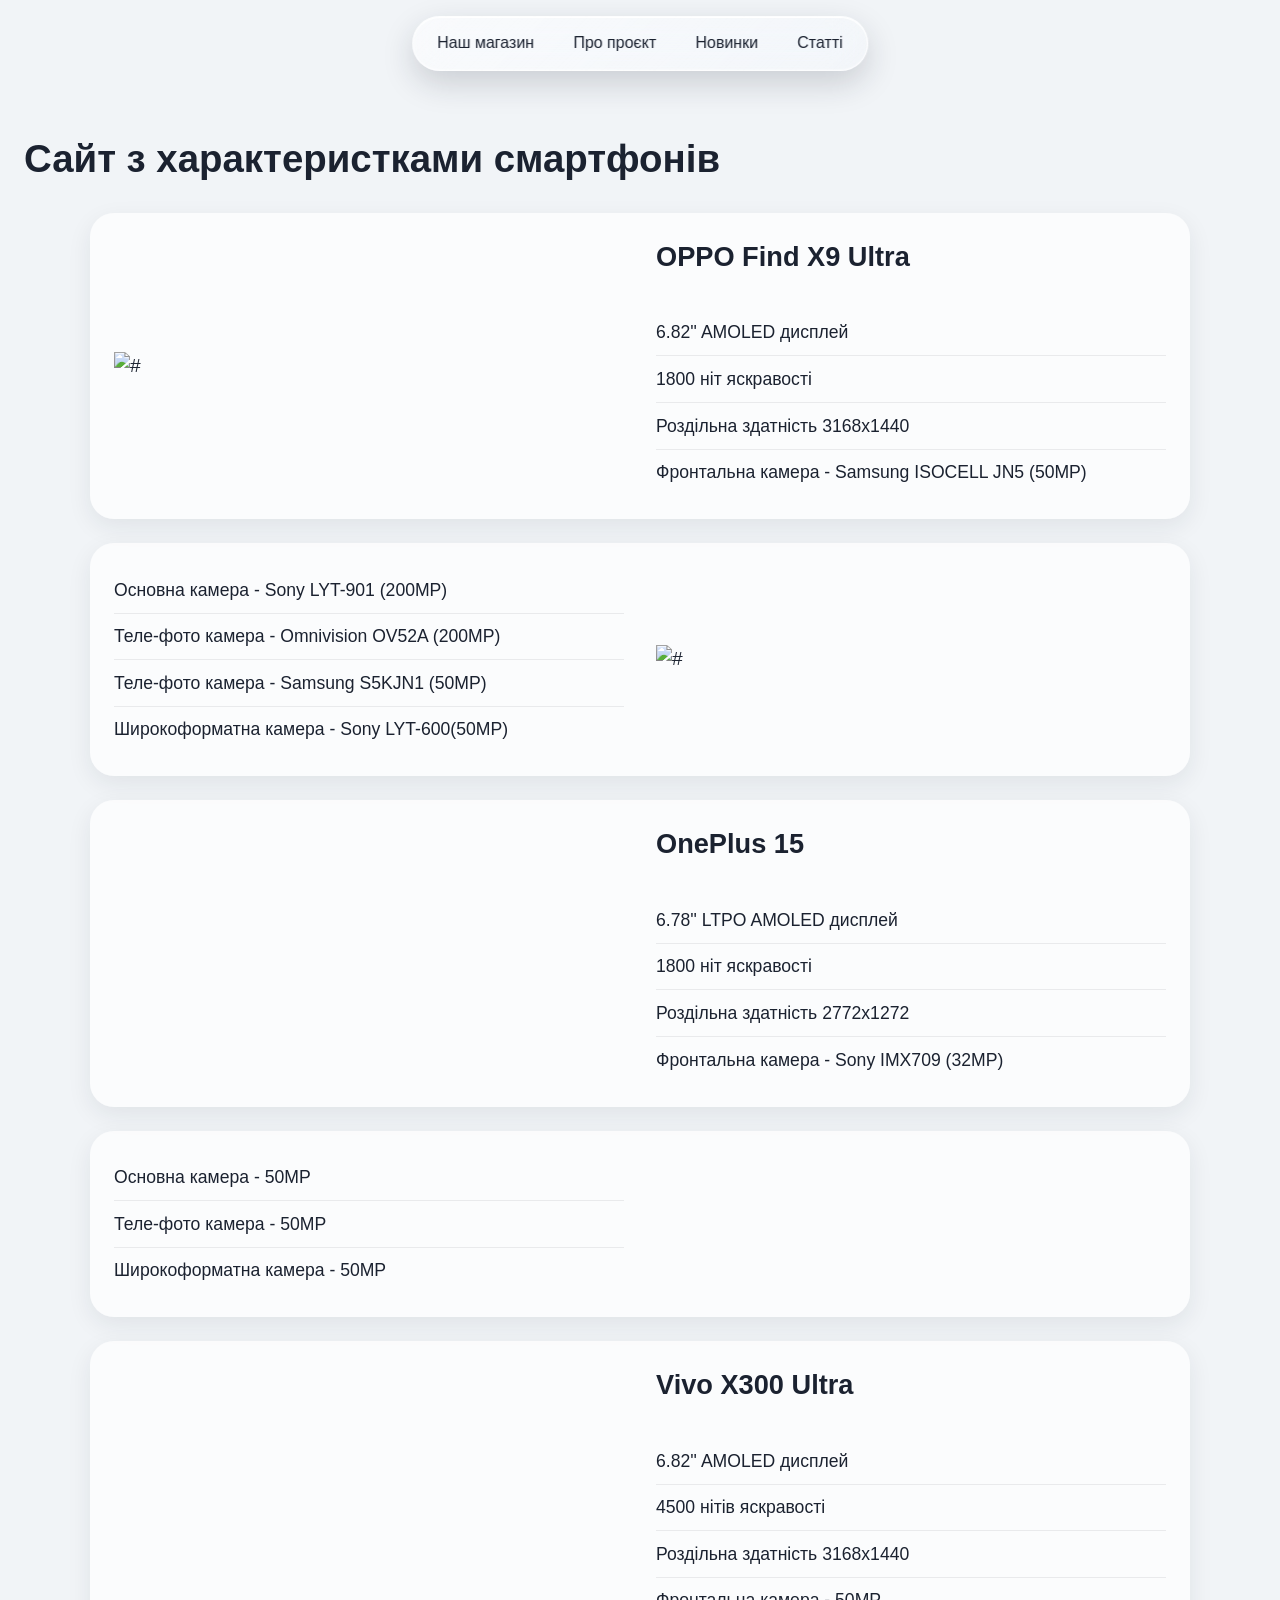
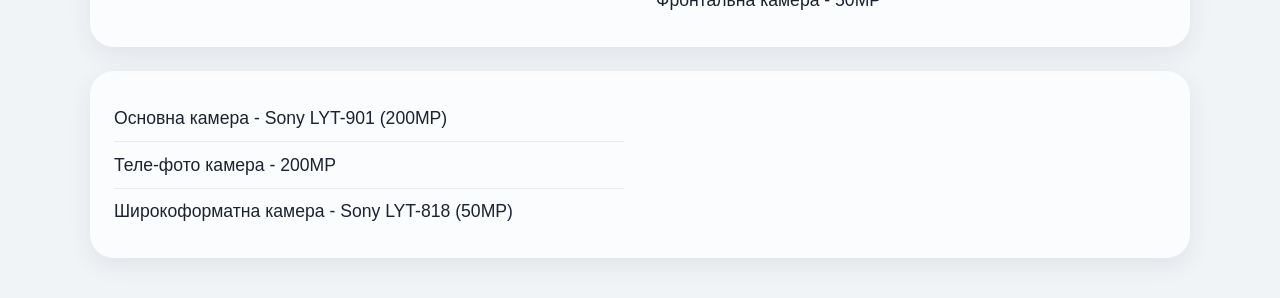
==== index.html @ 0d1ac106 "Add files via upload" ====
<!DOCTYPE html>
<html lang="en">

<head>
    <meta charset="UTF-8">
    <meta name="viewport" content="width=device-width, initial-scale=1.0">
    <title>NeoPhones</title>
    <link rel="stylesheet" href="style.css">
</head>

<body>

    <nav class="bottom_info" aria-label="Інформація">
        <ul class="menu">
            <li><a href="#">Наш магазин</a></li>
            <li><a href="about.html">Про проєкт</a></li>
            <li><a href="#">Новинки</a></li>
            <li><a href="articles.html">Статті</a></li>
        </ul>
    </nav>

    <header>
        <h1>Сайт з характеристками смартфонів</h1>
    </header>
    <main class="content">
        <div class="items">
            <div class="phone1-front">
                <h3>OPPO Find X9 Ultra</h3>
                <ul class="Oppo-specs">
                    <li>6.82'' AMOLED дисплей</li>
                    <li>1800 ніт яскравості</li>
                    <li>Роздільна здатність 3168х1440</li>
                    <li>Фронтальна камера - Samsung ISOCELL JN5 (50MP)</li>
                </ul>
                <img src="img/Oppo_find_x9_ultra/1.png" alt="#">
            </div>
            <div class="phone1-back">
                <ul class="Oppo-specs1">
                    <li>Основна камера - Sony LYT-901 (200MP) </li>
                    <li>Теле-фото камера - Omnivision OV52A (200MP)</li>
                    <li>Теле-фото камера - Samsung S5KJN1 (50MP)</li>
                    <li>Широкоформатна камера - Sony LYT-600(50MP)</li>
                </ul>
                <img src="img/Oppo_find_x9_ultra/2.png" alt="#">
            </div>
            <div class="phone2-front">
                <h3>OnePlus 15</h3>
                <ul class="Oneplus-specs">
                    <li>6.78'' LTPO AMOLED дисплей</li>
                    <li>1800 ніт яскравості</li>
                    <li>Роздільна здатність 2772x1272</li>
                    <li>Фронтальна камера - Sony IMX709 (32MP)</li>
                </ul>
                <img src="img/Oneplus_15/1.png" alt="">
            </div>
            <div class="phone2-back">
                <ul class="Oneplus-specs1">
                    <li>Основна камера - 50MP</li>
                    <li>Теле-фото камера - 50MP</li>
                    <li>Широкоформатна камера - 50MP</li>
                </ul>
                <img src="img/Oneplus_15/2.png" alt="">
            </div>
            <div class="phone3-front">
                <h3>Vivo X300 Ultra</h3>
                <ul class="Vivo-specs">
                    <li>6.82'' AMOLED дисплей</li>
                    <li>4500 нітів яскравості</li>
                    <li>Роздільна здатність 3168x1440</li>
                    <li>Фронтальна камера - 50MP</li>
                </ul>
                <img src="img/Vivo_x300_ultra/1.png" alt="">
            </div>
            <div class="phone3-back">
                <ul class="Vivo-specs1">
                    <li>Основна камера - Sony LYT-901 (200MP)</li>
                    <li>Теле-фото камера - 200MP</li>
                    <li>Широкоформатна камера - Sony LYT-818 (50MP)</li>
                </ul>
                <img src="img/Vivo_x300_ultra/2.png" alt="">
            </div>
        </div>
    </main>
</body>

</html>
---- style.css ----
body {
    padding: 6rem 1rem 2rem;          
    background:
        #F1F4F7;
    background-attachment: fixed;    
}


nav.bottom_info {
    position: fixed;                  /* "плаває" над контентом і не скролиться */
    top: 1rem;
    left: 50%;
    transform: translateX(-50%);      /* центрування по горизонталі */
    z-index: 100;                     /* вище за весь інший контент */
    width: max-content;
    max-width: calc(100% - 2rem);

    /* скло: напівпрозорий градієнт + розмиття того, що під ним */
    background: linear-gradient(135deg,
                rgba(255, 255, 255, 0.60),
                rgba(255, 255, 255, 0.22));
    backdrop-filter: blur(18px) saturate(180%);
    -webkit-backdrop-filter: blur(18px) saturate(180%);

    border: 1px solid rgba(255, 255, 255, 0.70);
    border-radius: 999px;             /* форма "таблетки" */

    /* тінь: зовнішня (відрив від сторінки) + внутрішні блики (об'єм скла) */
    box-shadow:
        0 12px 32px rgba(27, 34, 48, 0.18),
        inset 0 1px 0 rgba(255, 255, 255, 0.95),
        inset 0 -1px 0 rgba(255, 255, 255, 0.30);
}

nav.bottom_info ul {
    display: flex;                    /* пункти меню в рядок */
    gap: 0.25rem;
    margin: 0;
    padding: 0.4rem;
    list-style: none;                 /* прибираємо маркери */
}

nav.bottom_info a {
    display: block;
    padding: 0.5rem 1.1rem;
    border-radius: 999px;
    color: #1B2230;
    font-size: 1rem;
    text-decoration: none;
    transition: background 0.2s;
}

nav.bottom_info a:hover,
nav.bottom_info a:focus-visible {
    background: rgba(255, 255, 255, 0.65);
    outline: none;
}

@media (max-width: 600px) {
    nav.bottom_info {
        border-radius: 1.5rem;
    }
    nav.bottom_info ul {
        flex-wrap: wrap;
        justify-content: center;
    }
}

header.h1 {
    display: flex;
}

main.content {
    max-width: 1100px;
    margin: 0 auto;                  
}

.items {
    display: grid;
    gap: 1.5rem;
}

.items > [class$="-front"],
.items > [class$="-back"] {
    display: grid;
    grid-template-columns: repeat(2, minmax(0, 1fr)); 
    gap: 2rem;
    align-items: center;              
    padding: 1.5rem;
    background: rgba(255, 255, 255, 0.72);
    border-radius: 1.5rem;
    box-shadow: 0 8px 24px rgba(27, 34, 48, 0.08);
}


.items > [class$="-front"] img {
    grid-column: 1;                   
    grid-row: 1 / span 2;             
}

.items > [class$="-front"] h3 {
    grid-column: 2;                  
    align-self: end;                 
    margin: 0;
}

.items > [class$="-front"] ul {
    grid-column: 2;                  
    align-self: start;
}

.items > [class$="-back"] ul {
    grid-column: 1;
    grid-row: 1;
}

.items > [class$="-back"] img {
    grid-column: 2;
    grid-row: 1;
}

.items img {
    display: block;
    width: 100%;
    max-height: 28rem;
    object-fit: contain;             
}

.items ul {
    margin: 0;
    padding: 0;
    list-style: none;
}

.items li {
    padding: 0.6rem 0;
    border-bottom: 1px solid rgba(27, 34, 48, 0.08);   
}

.items li:last-child {
    border-bottom: none;
}

@media (max-width: 700px) {
    .items > [class$="-front"],
    .items > [class$="-back"] {
        grid-template-columns: 1fr;
        gap: 1rem;
    }

    .items > [class$="-front"] > *,
    .items > [class$="-back"] > * {
        grid-column: 1;
        grid-row: auto;
        
    }

    .items > [class$="-front"] img,
    .items > [class$="-back"] img {
        order: -1;                    
        max-height: 20rem;
    }
}

body {
    font-family: 'Nunito', Arial, sans-serif;
    font-size: 1.2rem;
    line-height: 1.5;
    color: #1B2230;
}

.items img {
    max-height: 22rem;      
}

.items h3 {
    font-size: 1.7rem;      
}

.items li {
    font-size: 1.1rem;     
}
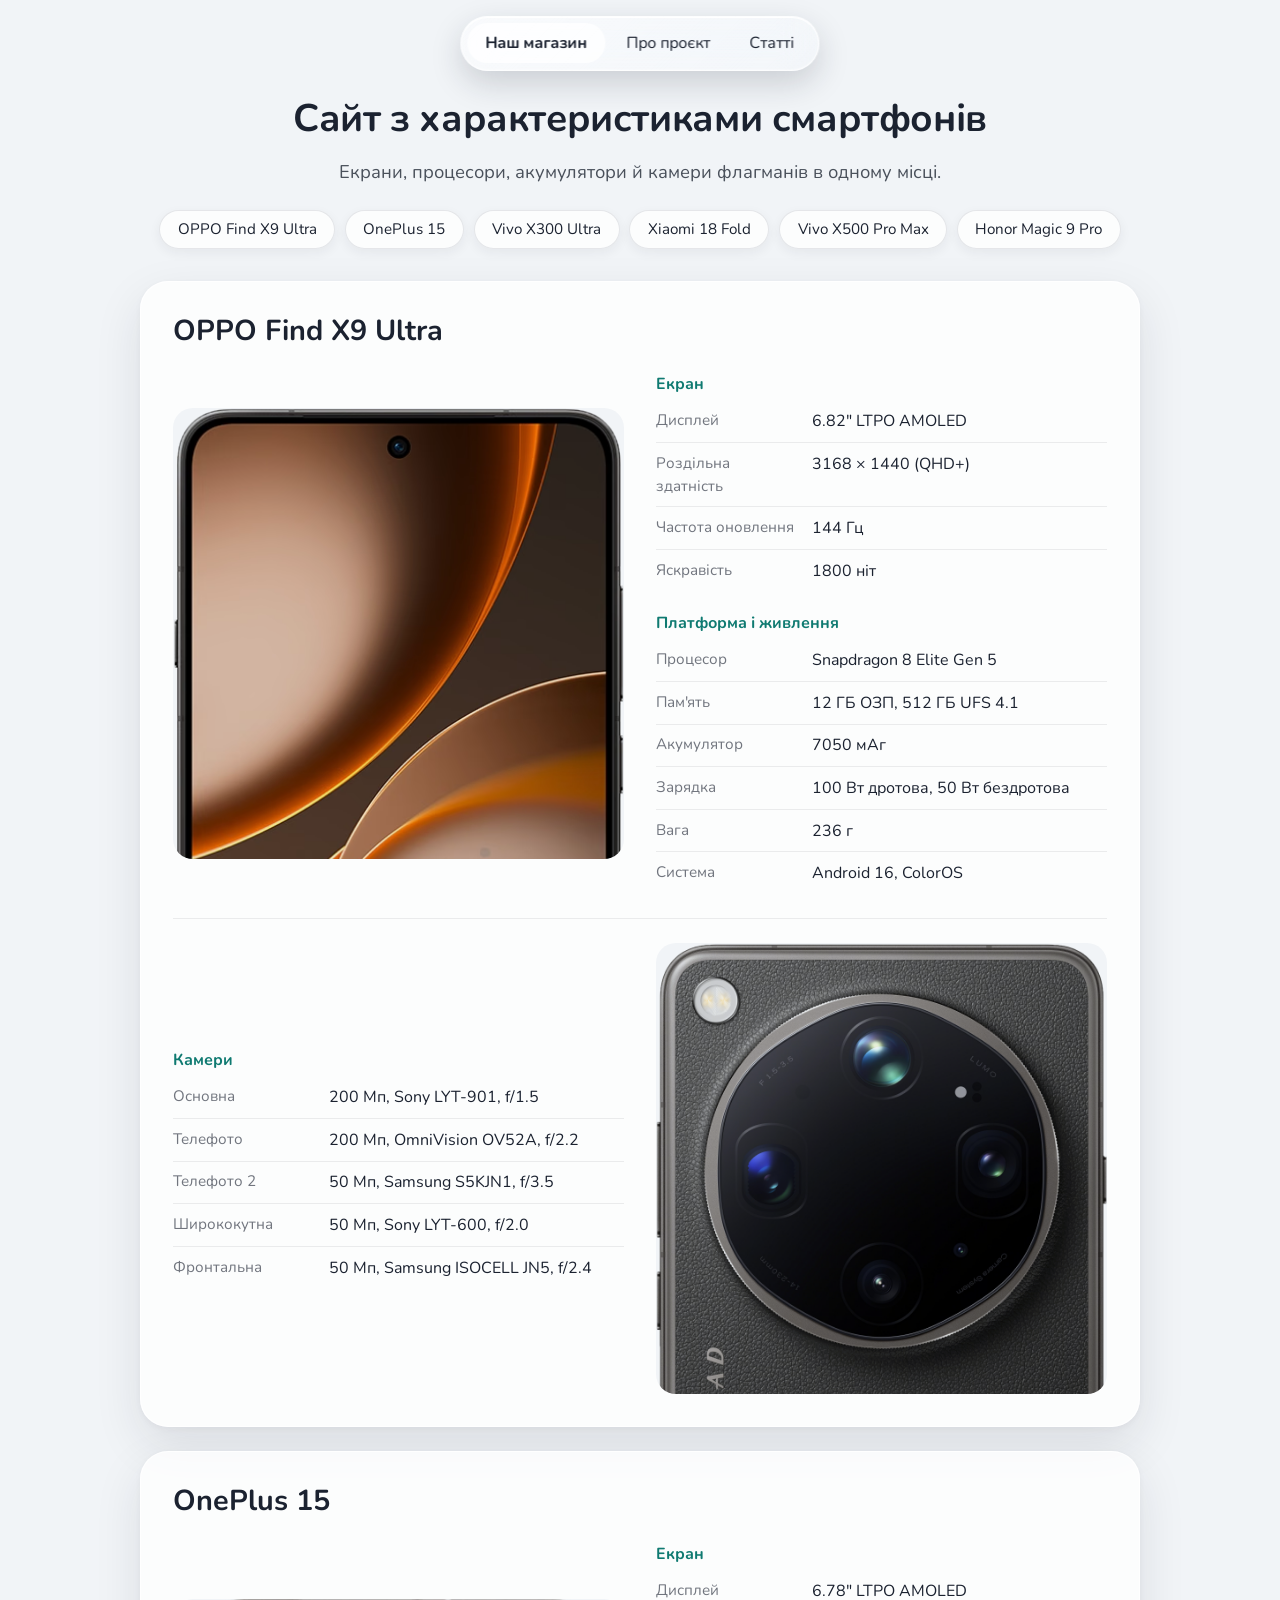
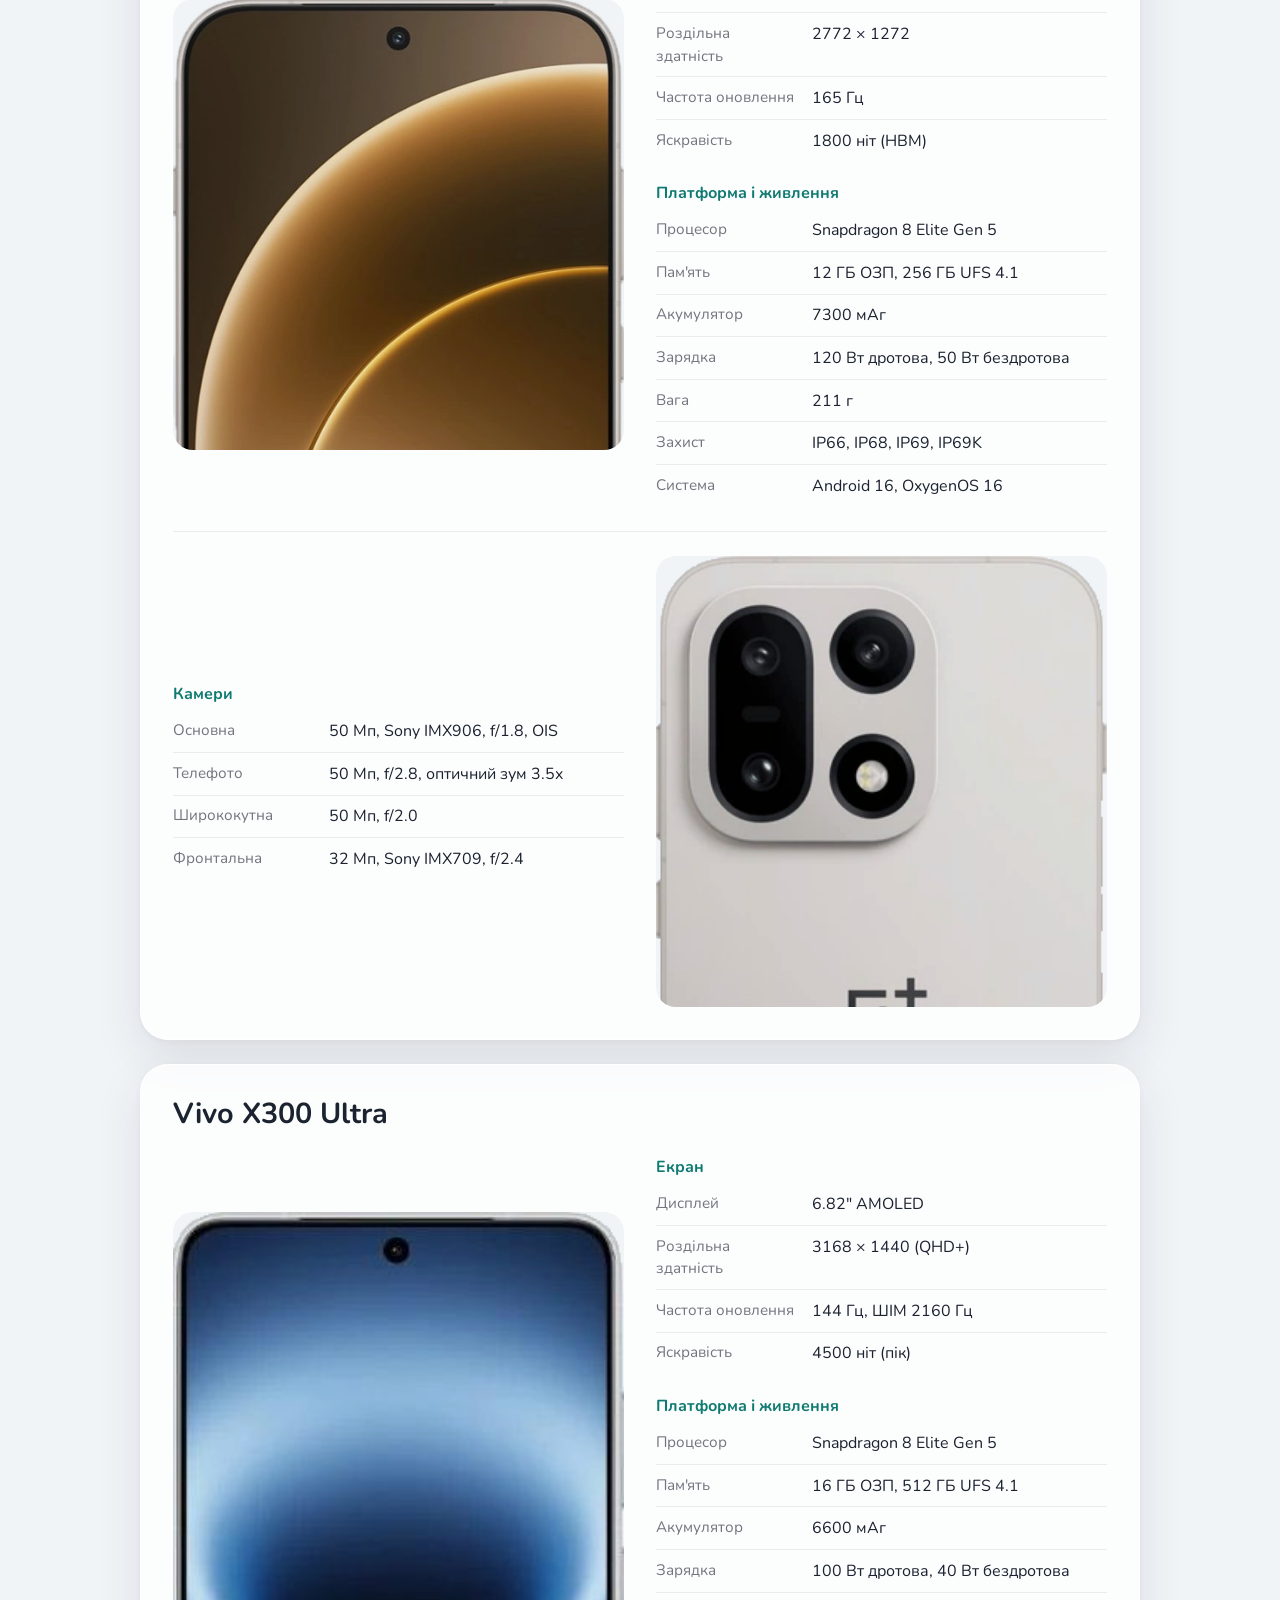
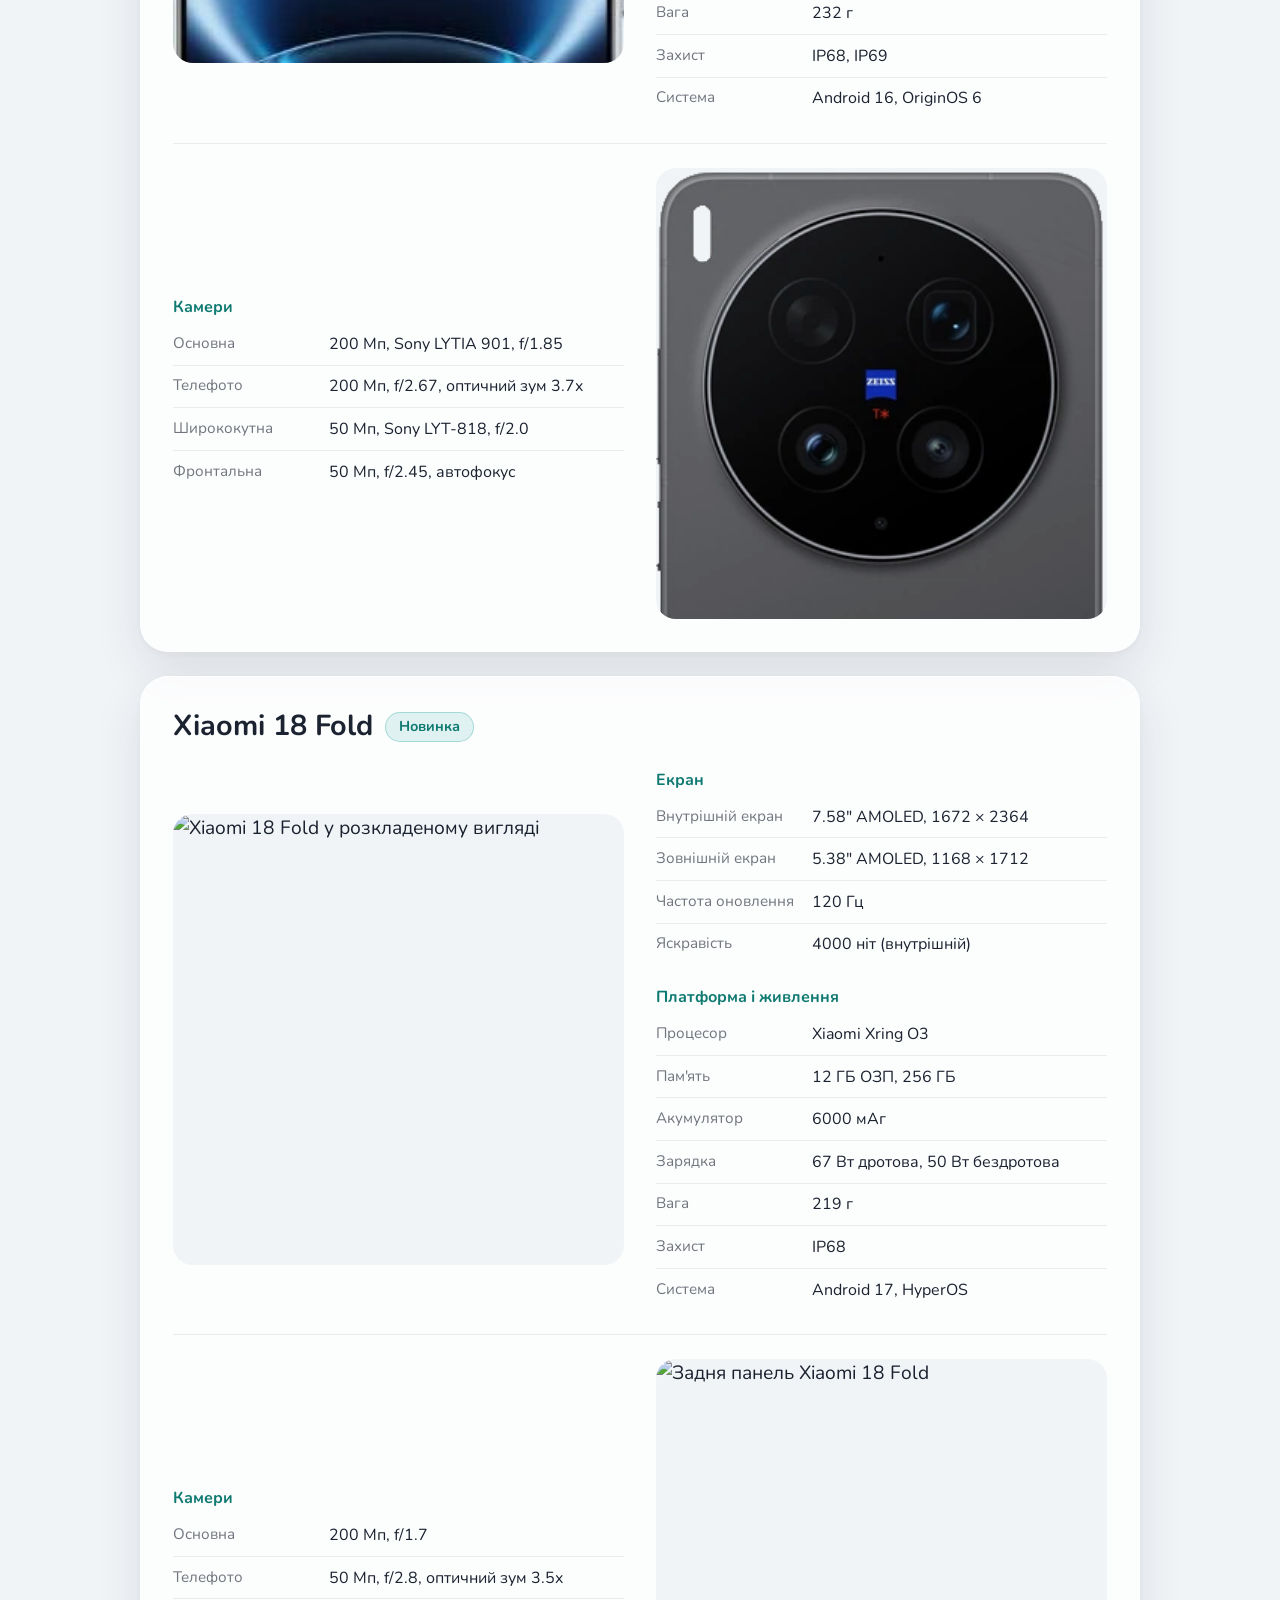
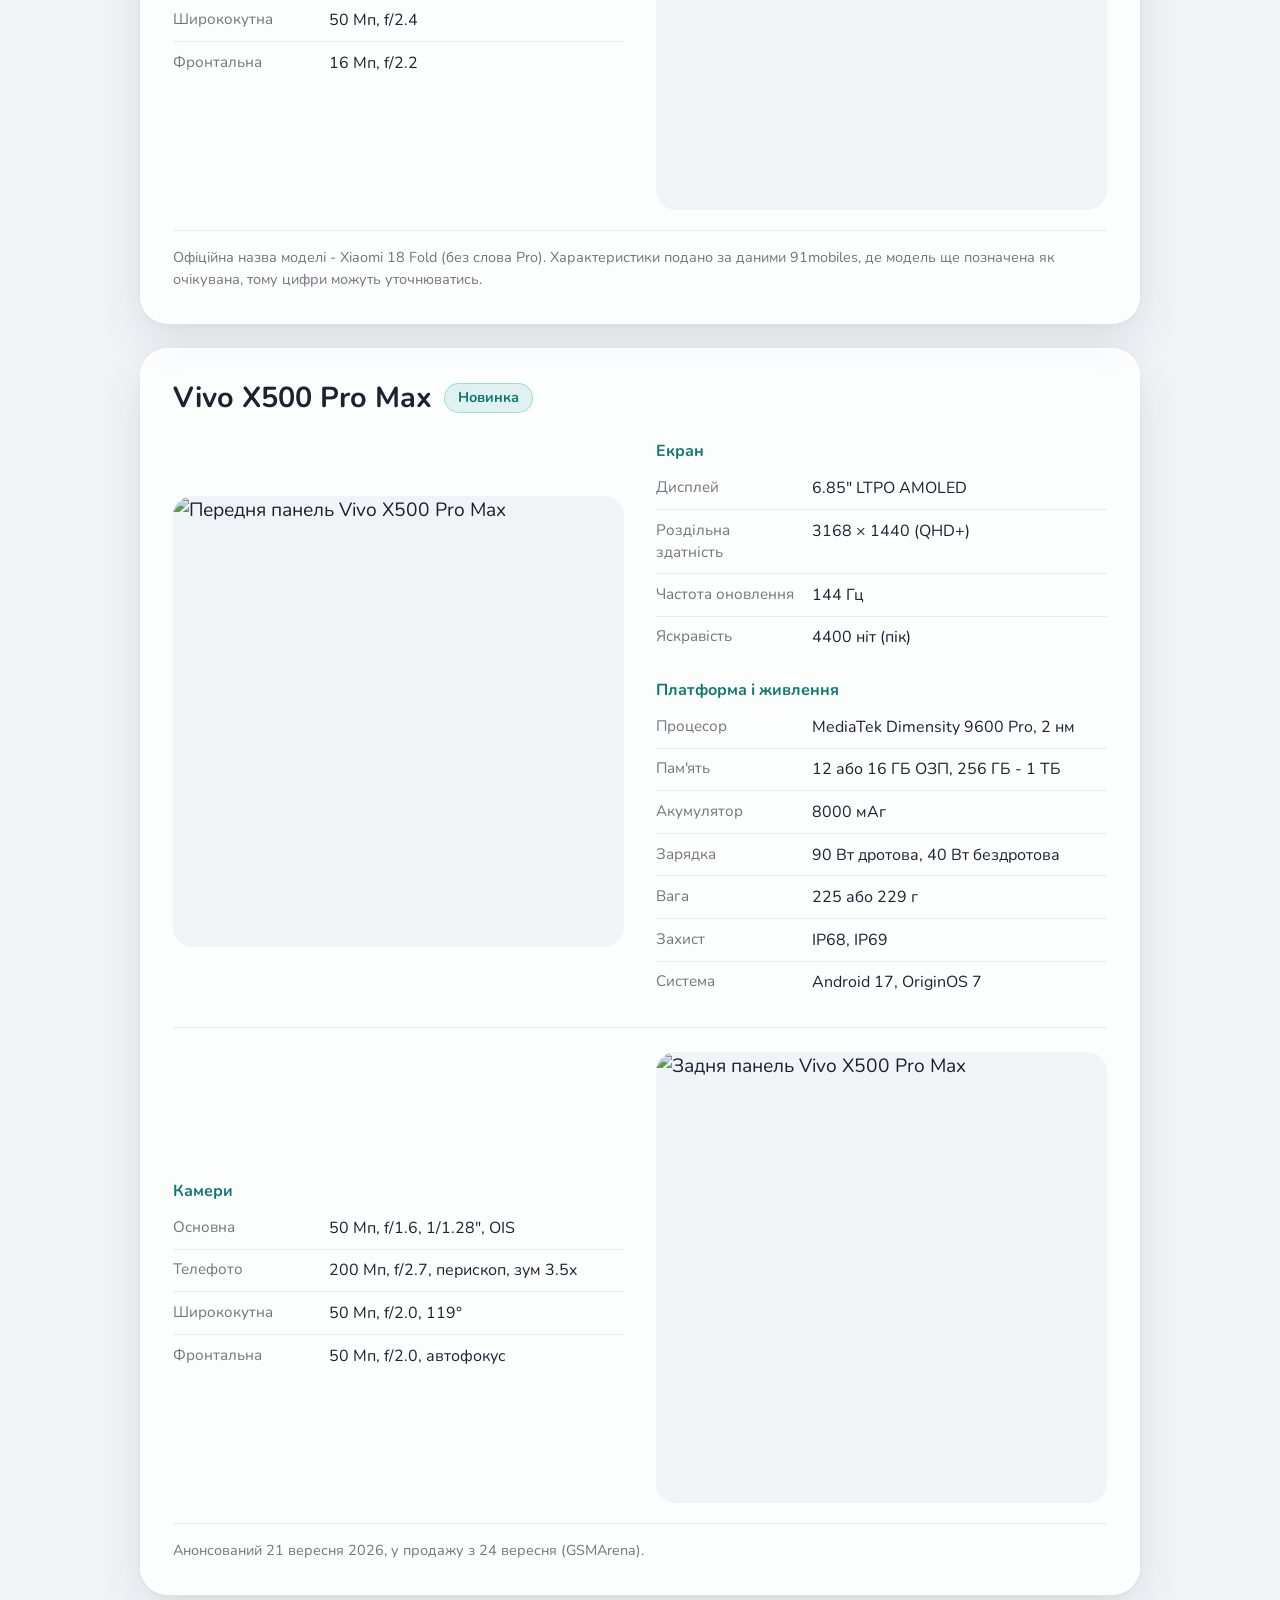
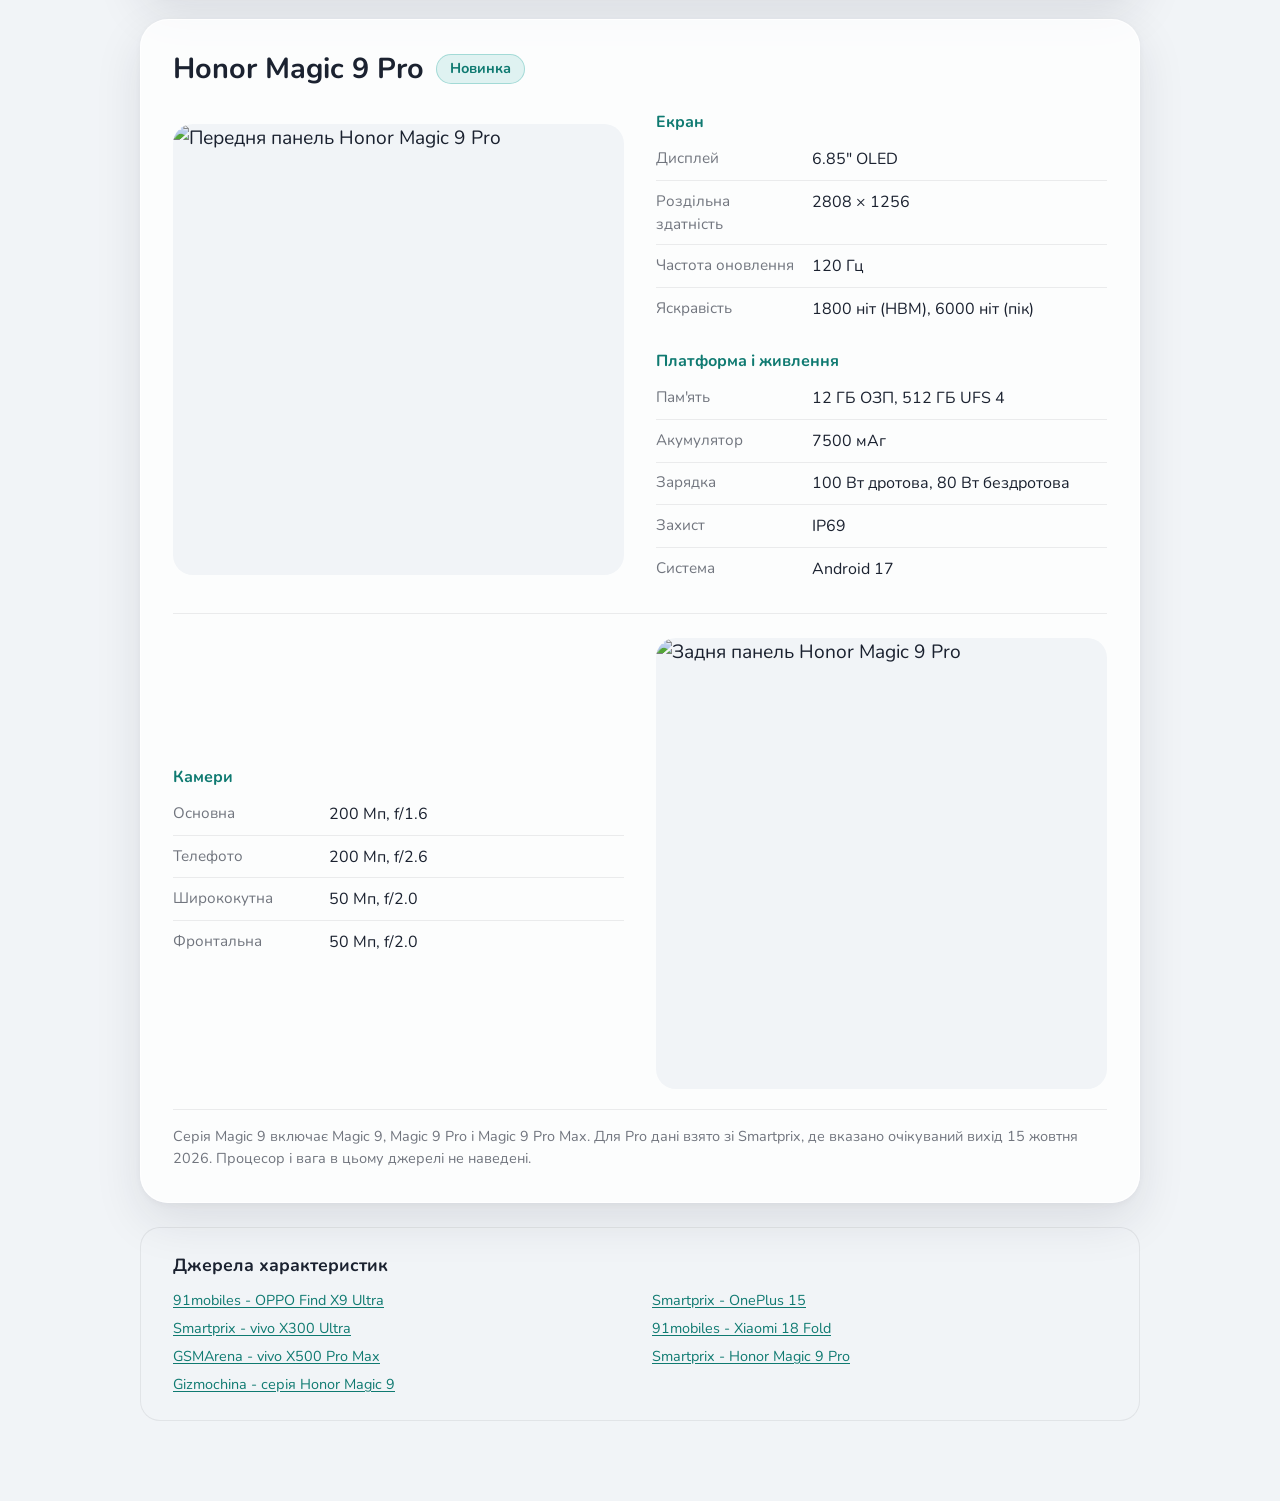
==== commit 5d9034fe: "Add files via upload Updated styles and fixed some problems with interface" ====
--- a/index.html
+++ b/index.html
@@ -1,85 +1,612 @@
 <!DOCTYPE html>
-<html lang="en">
+<html lang="uk">
 
 <head>
     <meta charset="UTF-8">
     <meta name="viewport" content="width=device-width, initial-scale=1.0">
     <title>NeoPhones</title>
+    <link href="https://fonts.googleapis.com/css2?family=Nunito:wght@400;700&display=swap" rel="stylesheet">
     <link rel="stylesheet" href="style.css">
+    <link rel="stylesheet" href="index.css">
 </head>
 
 <body>
 
     <nav class="bottom_info" aria-label="Інформація">
         <ul class="menu">
-            <li><a href="#">Наш магазин</a></li>
+            <li><a href="index.html" aria-current="page">Наш магазин</a></li>
             <li><a href="about.html">Про проєкт</a></li>
-            <li><a href="#">Новинки</a></li>
             <li><a href="articles.html">Статті</a></li>
         </ul>
     </nav>
 
     <header>
-        <h1>Сайт з характеристками смартфонів</h1>
+        <h1>Сайт з характеристиками смартфонів</h1>
     </header>
+
     <main class="content">
-        <div class="items">
-            <div class="phone1-front">
-                <h3>OPPO Find X9 Ultra</h3>
-                <ul class="Oppo-specs">
-                    <li>6.82'' AMOLED дисплей</li>
-                    <li>1800 ніт яскравості</li>
-                    <li>Роздільна здатність 3168х1440</li>
-                    <li>Фронтальна камера - Samsung ISOCELL JN5 (50MP)</li>
-                </ul>
-                <img src="img/Oppo_find_x9_ultra/1.png" alt="#">
-            </div>
-            <div class="phone1-back">
-                <ul class="Oppo-specs1">
-                    <li>Основна камера - Sony LYT-901 (200MP) </li>
-                    <li>Теле-фото камера - Omnivision OV52A (200MP)</li>
-                    <li>Теле-фото камера - Samsung S5KJN1 (50MP)</li>
-                    <li>Широкоформатна камера - Sony LYT-600(50MP)</li>
-                </ul>
-                <img src="img/Oppo_find_x9_ultra/2.png" alt="#">
-            </div>
-            <div class="phone2-front">
-                <h3>OnePlus 15</h3>
-                <ul class="Oneplus-specs">
-                    <li>6.78'' LTPO AMOLED дисплей</li>
-                    <li>1800 ніт яскравості</li>
-                    <li>Роздільна здатність 2772x1272</li>
-                    <li>Фронтальна камера - Sony IMX709 (32MP)</li>
-                </ul>
-                <img src="img/Oneplus_15/1.png" alt="">
-            </div>
-            <div class="phone2-back">
-                <ul class="Oneplus-specs1">
-                    <li>Основна камера - 50MP</li>
-                    <li>Теле-фото камера - 50MP</li>
-                    <li>Широкоформатна камера - 50MP</li>
-                </ul>
-                <img src="img/Oneplus_15/2.png" alt="">
-            </div>
-            <div class="phone3-front">
-                <h3>Vivo X300 Ultra</h3>
-                <ul class="Vivo-specs">
-                    <li>6.82'' AMOLED дисплей</li>
-                    <li>4500 нітів яскравості</li>
-                    <li>Роздільна здатність 3168x1440</li>
-                    <li>Фронтальна камера - 50MP</li>
-                </ul>
-                <img src="img/Vivo_x300_ultra/1.png" alt="">
-            </div>
-            <div class="phone3-back">
-                <ul class="Vivo-specs1">
-                    <li>Основна камера - Sony LYT-901 (200MP)</li>
-                    <li>Теле-фото камера - 200MP</li>
-                    <li>Широкоформатна камера - Sony LYT-818 (50MP)</li>
-                </ul>
-                <img src="img/Vivo_x300_ultra/2.png" alt="">
-            </div>
+        <p class="phones-intro">
+            Екрани, процесори, акумулятори й камери флагманів в одному місці.
+        </p>
+
+        <!-- Швидкий перехід до потрібної моделі -->
+        <ul class="phone-nav" aria-label="Моделі">
+            <li><a href="#oppo-find-x9-ultra">OPPO Find X9 Ultra</a></li>
+            <li><a href="#oneplus-15">OnePlus 15</a></li>
+            <li><a href="#vivo-x300-ultra">Vivo X300 Ultra</a></li>
+            <li><a href="#xiaomi-18-fold">Xiaomi 18 Fold</a></li>
+            <li><a href="#vivo-x500-pro-max">Vivo X500 Pro Max</a></li>
+            <li><a href="#honor-magic-9-pro">Honor Magic 9 Pro</a></li>
+        </ul>
+
+        <div class="phones">
+
+            <article class="phone" id="oppo-find-x9-ultra">
+                <header class="phone-head">
+                    <h2>OPPO Find X9 Ultra</h2>
+
+                </header>
+
+                <div class="phone-row">
+                    <div class="phone-media">
+                        <img src="img/Oppo_find_x9_ultra/1.png" alt="Передня панель OPPO Find X9 Ultra">
+                    </div>
+                    <div class="phone-specs">
+                        <h3 class="specs-title">Екран</h3>
+                        <dl class="specs">
+                            <div>
+                                <dt>Дисплей</dt>
+                                <dd>6.82&quot; LTPO AMOLED</dd>
+                            </div>
+                            <div>
+                                <dt>Роздільна здатність</dt>
+                                <dd>3168 × 1440 (QHD+)</dd>
+                            </div>
+                            <div>
+                                <dt>Частота оновлення</dt>
+                                <dd>144 Гц</dd>
+                            </div>
+                            <div>
+                                <dt>Яскравість</dt>
+                                <dd>1800 ніт</dd>
+                            </div>
+                        </dl>
+                        <h3 class="specs-title">Платформа і живлення</h3>
+                        <dl class="specs">
+                            <div>
+                                <dt>Процесор</dt>
+                                <dd>Snapdragon 8 Elite Gen 5</dd>
+                            </div>
+                            <div>
+                                <dt>Пам&#x27;ять</dt>
+                                <dd>12 ГБ ОЗП, 512 ГБ UFS 4.1</dd>
+                            </div>
+                            <div>
+                                <dt>Акумулятор</dt>
+                                <dd>7050 мАг</dd>
+                            </div>
+                            <div>
+                                <dt>Зарядка</dt>
+                                <dd>100 Вт дротова, 50 Вт бездротова</dd>
+                            </div>
+                            <div>
+                                <dt>Вага</dt>
+                                <dd>236 г</dd>
+                            </div>
+                            <div>
+                                <dt>Система</dt>
+                                <dd>Android 16, ColorOS</dd>
+                            </div>
+                        </dl>
+                    </div>
+                </div>
+
+                <div class="phone-row">
+                    <div class="phone-specs">
+                        <h3 class="specs-title">Камери</h3>
+                        <dl class="specs">
+                            <div>
+                                <dt>Основна</dt>
+                                <dd>200 Мп, Sony LYT-901, f/1.5</dd>
+                            </div>
+                            <div>
+                                <dt>Телефото</dt>
+                                <dd>200 Мп, OmniVision OV52A, f/2.2</dd>
+                            </div>
+                            <div>
+                                <dt>Телефото 2</dt>
+                                <dd>50 Мп, Samsung S5KJN1, f/3.5</dd>
+                            </div>
+                            <div>
+                                <dt>Ширококутна</dt>
+                                <dd>50 Мп, Sony LYT-600, f/2.0</dd>
+                            </div>
+                            <div>
+                                <dt>Фронтальна</dt>
+                                <dd>50 Мп, Samsung ISOCELL JN5, f/2.4</dd>
+                            </div>
+                        </dl>
+                    </div>
+                    <div class="phone-media">
+                        <img src="img/Oppo_find_x9_ultra/2.png" alt="Задня панель OPPO Find X9 Ultra з модулем камер">
+                    </div>
+                </div>
+            </article>
+            <article class="phone" id="oneplus-15">
+                <header class="phone-head">
+                    <h2>OnePlus 15</h2>
+
+                </header>
+
+                <div class="phone-row">
+                    <div class="phone-media">
+                        <img src="img/Oneplus_15/1.png" alt="Передня панель OnePlus 15">
+                    </div>
+                    <div class="phone-specs">
+                        <h3 class="specs-title">Екран</h3>
+                        <dl class="specs">
+                            <div>
+                                <dt>Дисплей</dt>
+                                <dd>6.78&quot; LTPO AMOLED</dd>
+                            </div>
+                            <div>
+                                <dt>Роздільна здатність</dt>
+                                <dd>2772 × 1272</dd>
+                            </div>
+                            <div>
+                                <dt>Частота оновлення</dt>
+                                <dd>165 Гц</dd>
+                            </div>
+                            <div>
+                                <dt>Яскравість</dt>
+                                <dd>1800 ніт (HBM)</dd>
+                            </div>
+                        </dl>
+                        <h3 class="specs-title">Платформа і живлення</h3>
+                        <dl class="specs">
+                            <div>
+                                <dt>Процесор</dt>
+                                <dd>Snapdragon 8 Elite Gen 5</dd>
+                            </div>
+                            <div>
+                                <dt>Пам&#x27;ять</dt>
+                                <dd>12 ГБ ОЗП, 256 ГБ UFS 4.1</dd>
+                            </div>
+                            <div>
+                                <dt>Акумулятор</dt>
+                                <dd>7300 мАг</dd>
+                            </div>
+                            <div>
+                                <dt>Зарядка</dt>
+                                <dd>120 Вт дротова, 50 Вт бездротова</dd>
+                            </div>
+                            <div>
+                                <dt>Вага</dt>
+                                <dd>211 г</dd>
+                            </div>
+                            <div>
+                                <dt>Захист</dt>
+                                <dd>IP66, IP68, IP69, IP69K</dd>
+                            </div>
+                            <div>
+                                <dt>Система</dt>
+                                <dd>Android 16, OxygenOS 16</dd>
+                            </div>
+                        </dl>
+                    </div>
+                </div>
+
+                <div class="phone-row">
+                    <div class="phone-specs">
+                        <h3 class="specs-title">Камери</h3>
+                        <dl class="specs">
+                            <div>
+                                <dt>Основна</dt>
+                                <dd>50 Мп, Sony IMX906, f/1.8, OIS</dd>
+                            </div>
+                            <div>
+                                <dt>Телефото</dt>
+                                <dd>50 Мп, f/2.8, оптичний зум 3.5x</dd>
+                            </div>
+                            <div>
+                                <dt>Ширококутна</dt>
+                                <dd>50 Мп, f/2.0</dd>
+                            </div>
+                            <div>
+                                <dt>Фронтальна</dt>
+                                <dd>32 Мп, Sony IMX709, f/2.4</dd>
+                            </div>
+                        </dl>
+                    </div>
+                    <div class="phone-media">
+                        <img src="img/Oneplus_15/2.png" alt="Задня панель OnePlus 15">
+                    </div>
+                </div>
+            </article>
+            <article class="phone" id="vivo-x300-ultra">
+                <header class="phone-head">
+                    <h2>Vivo X300 Ultra</h2>
+
+                </header>
+
+                <div class="phone-row">
+                    <div class="phone-media">
+                        <img src="img/Vivo_x300_ultra/1.png" alt="Передня панель Vivo X300 Ultra">
+                    </div>
+                    <div class="phone-specs">
+                        <h3 class="specs-title">Екран</h3>
+                        <dl class="specs">
+                            <div>
+                                <dt>Дисплей</dt>
+                                <dd>6.82&quot; AMOLED</dd>
+                            </div>
+                            <div>
+                                <dt>Роздільна здатність</dt>
+                                <dd>3168 × 1440 (QHD+)</dd>
+                            </div>
+                            <div>
+                                <dt>Частота оновлення</dt>
+                                <dd>144 Гц, ШІМ 2160 Гц</dd>
+                            </div>
+                            <div>
+                                <dt>Яскравість</dt>
+                                <dd>4500 ніт (пік)</dd>
+                            </div>
+                        </dl>
+                        <h3 class="specs-title">Платформа і живлення</h3>
+                        <dl class="specs">
+                            <div>
+                                <dt>Процесор</dt>
+                                <dd>Snapdragon 8 Elite Gen 5</dd>
+                            </div>
+                            <div>
+                                <dt>Пам&#x27;ять</dt>
+                                <dd>16 ГБ ОЗП, 512 ГБ UFS 4.1</dd>
+                            </div>
+                            <div>
+                                <dt>Акумулятор</dt>
+                                <dd>6600 мАг</dd>
+                            </div>
+                            <div>
+                                <dt>Зарядка</dt>
+                                <dd>100 Вт дротова, 40 Вт бездротова</dd>
+                            </div>
+                            <div>
+                                <dt>Вага</dt>
+                                <dd>232 г</dd>
+                            </div>
+                            <div>
+                                <dt>Захист</dt>
+                                <dd>IP68, IP69</dd>
+                            </div>
+                            <div>
+                                <dt>Система</dt>
+                                <dd>Android 16, OriginOS 6</dd>
+                            </div>
+                        </dl>
+                    </div>
+                </div>
+
+                <div class="phone-row">
+                    <div class="phone-specs">
+                        <h3 class="specs-title">Камери</h3>
+                        <dl class="specs">
+                            <div>
+                                <dt>Основна</dt>
+                                <dd>200 Мп, Sony LYTIA 901, f/1.85</dd>
+                            </div>
+                            <div>
+                                <dt>Телефото</dt>
+                                <dd>200 Мп, f/2.67, оптичний зум 3.7x</dd>
+                            </div>
+                            <div>
+                                <dt>Ширококутна</dt>
+                                <dd>50 Мп, Sony LYT-818, f/2.0</dd>
+                            </div>
+                            <div>
+                                <dt>Фронтальна</dt>
+                                <dd>50 Мп, f/2.45, автофокус</dd>
+                            </div>
+                        </dl>
+                    </div>
+                    <div class="phone-media">
+                        <img src="img/Vivo_x300_ultra/2.png" alt="Задня панель Vivo X300 Ultra з модулем камер">
+                    </div>
+                </div>
+            </article>
+            <article class="phone" id="xiaomi-18-fold">
+                <header class="phone-head">
+                    <h2>Xiaomi 18 Fold</h2>
+                    <span class="tag">Новинка</span>
+                </header>
+
+                <div class="phone-row">
+                    <div class="phone-media">
+                        <img src="img/Xiaomi18_fold/4157665.jpeg.webp" alt="Xiaomi 18 Fold у розкладеному вигляді">
+                    </div>
+                    <div class="phone-specs">
+                        <h3 class="specs-title">Екран</h3>
+                        <dl class="specs">
+                            <div>
+                                <dt>Внутрішній екран</dt>
+                                <dd>7.58&quot; AMOLED, 1672 × 2364</dd>
+                            </div>
+                            <div>
+                                <dt>Зовнішній екран</dt>
+                                <dd>5.38&quot; AMOLED, 1168 × 1712</dd>
+                            </div>
+                            <div>
+                                <dt>Частота оновлення</dt>
+                                <dd>120 Гц</dd>
+                            </div>
+                            <div>
+                                <dt>Яскравість</dt>
+                                <dd>4000 ніт (внутрішній)</dd>
+                            </div>
+                        </dl>
+                        <h3 class="specs-title">Платформа і живлення</h3>
+                        <dl class="specs">
+                            <div>
+                                <dt>Процесор</dt>
+                                <dd>Xiaomi Xring O3</dd>
+                            </div>
+                            <div>
+                                <dt>Пам&#x27;ять</dt>
+                                <dd>12 ГБ ОЗП, 256 ГБ</dd>
+                            </div>
+                            <div>
+                                <dt>Акумулятор</dt>
+                                <dd>6000 мАг</dd>
+                            </div>
+                            <div>
+                                <dt>Зарядка</dt>
+                                <dd>67 Вт дротова, 50 Вт бездротова</dd>
+                            </div>
+                            <div>
+                                <dt>Вага</dt>
+                                <dd>219 г</dd>
+                            </div>
+                            <div>
+                                <dt>Захист</dt>
+                                <dd>IP68</dd>
+                            </div>
+                            <div>
+                                <dt>Система</dt>
+                                <dd>Android 17, HyperOS</dd>
+                            </div>
+                        </dl>
+                    </div>
+                </div>
+
+                <div class="phone-row">
+                    <div class="phone-specs">
+                        <h3 class="specs-title">Камери</h3>
+                        <dl class="specs">
+                            <div>
+                                <dt>Основна</dt>
+                                <dd>200 Мп, f/1.7</dd>
+                            </div>
+                            <div>
+                                <dt>Телефото</dt>
+                                <dd>50 Мп, f/2.8, оптичний зум 3.5x</dd>
+                            </div>
+                            <div>
+                                <dt>Ширококутна</dt>
+                                <dd>50 Мп, f/2.4</dd>
+                            </div>
+                            <div>
+                                <dt>Фронтальна</dt>
+                                <dd>16 Мп, f/2.2</dd>
+                            </div>
+                        </dl>
+                    </div>
+                    <div class="phone-media">
+                        <img src="img/Xiaomi18_fold/images.jpg" alt="Задня панель Xiaomi 18 Fold">
+                    </div>
+                </div>
+                <p class="phone-note">Офіційна назва моделі - Xiaomi 18 Fold (без слова Pro). Характеристики подано за
+                    даними 91mobiles, де модель ще позначена як очікувана, тому цифри можуть уточнюватись.</p>
+            </article>
+            <article class="phone" id="vivo-x500-pro-max">
+                <header class="phone-head">
+                    <h2>Vivo X500 Pro Max</h2>
+                    <span class="tag">Новинка</span>
+                </header>
+
+                <div class="phone-row">
+                    <div class="phone-media">
+                        <img src="img/Vivo_x500Promax/1.jpg" alt="Передня панель Vivo X500 Pro Max">
+                    </div>
+                    <div class="phone-specs">
+                        <h3 class="specs-title">Екран</h3>
+                        <dl class="specs">
+                            <div>
+                                <dt>Дисплей</dt>
+                                <dd>6.85&quot; LTPO AMOLED</dd>
+                            </div>
+                            <div>
+                                <dt>Роздільна здатність</dt>
+                                <dd>3168 × 1440 (QHD+)</dd>
+                            </div>
+                            <div>
+                                <dt>Частота оновлення</dt>
+                                <dd>144 Гц</dd>
+                            </div>
+                            <div>
+                                <dt>Яскравість</dt>
+                                <dd>4400 ніт (пік)</dd>
+                            </div>
+                        </dl>
+                        <h3 class="specs-title">Платформа і живлення</h3>
+                        <dl class="specs">
+                            <div>
+                                <dt>Процесор</dt>
+                                <dd>MediaTek Dimensity 9600 Pro, 2 нм</dd>
+                            </div>
+                            <div>
+                                <dt>Пам&#x27;ять</dt>
+                                <dd>12 або 16 ГБ ОЗП, 256 ГБ - 1 ТБ</dd>
+                            </div>
+                            <div>
+                                <dt>Акумулятор</dt>
+                                <dd>8000 мАг</dd>
+                            </div>
+                            <div>
+                                <dt>Зарядка</dt>
+                                <dd>90 Вт дротова, 40 Вт бездротова</dd>
+                            </div>
+                            <div>
+                                <dt>Вага</dt>
+                                <dd>225 або 229 г</dd>
+                            </div>
+                            <div>
+                                <dt>Захист</dt>
+                                <dd>IP68, IP69</dd>
+                            </div>
+                            <div>
+                                <dt>Система</dt>
+                                <dd>Android 17, OriginOS 7</dd>
+                            </div>
+                        </dl>
+                    </div>
+                </div>
+
+                <div class="phone-row">
+                    <div class="phone-specs">
+                        <h3 class="specs-title">Камери</h3>
+                        <dl class="specs">
+                            <div>
+                                <dt>Основна</dt>
+                                <dd>50 Мп, f/1.6, 1/1.28&quot;, OIS</dd>
+                            </div>
+                            <div>
+                                <dt>Телефото</dt>
+                                <dd>200 Мп, f/2.7, перископ, зум 3.5x</dd>
+                            </div>
+                            <div>
+                                <dt>Ширококутна</dt>
+                                <dd>50 Мп, f/2.0, 119°</dd>
+                            </div>
+                            <div>
+                                <dt>Фронтальна</dt>
+                                <dd>50 Мп, f/2.0, автофокус</dd>
+                            </div>
+                        </dl>
+                    </div>
+                    <div class="phone-media">
+                        <img src="img/Vivo_x500Promax/2.png" alt="Задня панель Vivo X500 Pro Max">
+                    </div>
+                </div>
+                <p class="phone-note">Анонсований 21 вересня 2026, у продажу з 24 вересня (GSMArena).</p>
+            </article>
+            <article class="phone" id="honor-magic-9-pro">
+                <header class="phone-head">
+                    <h2>Honor Magic 9 Pro</h2>
+                    <span class="tag">Новинка</span>
+                </header>
+
+                <div class="phone-row">
+                    <div class="phone-media">
+                        <img src="img/Honor_Magic9pro/magic-9-pro-max.jpg" alt="Передня панель Honor Magic 9 Pro">
+                    </div>
+                    <div class="phone-specs">
+                        <h3 class="specs-title">Екран</h3>
+                        <dl class="specs">
+                            <div>
+                                <dt>Дисплей</dt>
+                                <dd>6.85&quot; OLED</dd>
+                            </div>
+                            <div>
+                                <dt>Роздільна здатність</dt>
+                                <dd>2808 × 1256</dd>
+                            </div>
+                            <div>
+                                <dt>Частота оновлення</dt>
+                                <dd>120 Гц</dd>
+                            </div>
+                            <div>
+                                <dt>Яскравість</dt>
+                                <dd>1800 ніт (HBM), 6000 ніт (пік)</dd>
+                            </div>
+                        </dl>
+                        <h3 class="specs-title">Платформа і живлення</h3>
+                        <dl class="specs">
+                            <div>
+                                <dt>Пам&#x27;ять</dt>
+                                <dd>12 ГБ ОЗП, 512 ГБ UFS 4</dd>
+                            </div>
+                            <div>
+                                <dt>Акумулятор</dt>
+                                <dd>7500 мАг</dd>
+                            </div>
+                            <div>
+                                <dt>Зарядка</dt>
+                                <dd>100 Вт дротова, 80 Вт бездротова</dd>
+                            </div>
+                            <div>
+                                <dt>Захист</dt>
+                                <dd>IP69</dd>
+                            </div>
+                            <div>
+                                <dt>Система</dt>
+                                <dd>Android 17</dd>
+                            </div>
+                        </dl>
+                    </div>
+                </div>
+
+                <div class="phone-row">
+                    <div class="phone-specs">
+                        <h3 class="specs-title">Камери</h3>
+                        <dl class="specs">
+                            <div>
+                                <dt>Основна</dt>
+                                <dd>200 Мп, f/1.6</dd>
+                            </div>
+                            <div>
+                                <dt>Телефото</dt>
+                                <dd>200 Мп, f/2.6</dd>
+                            </div>
+                            <div>
+                                <dt>Ширококутна</dt>
+                                <dd>50 Мп, f/2.0</dd>
+                            </div>
+                            <div>
+                                <dt>Фронтальна</dt>
+                                <dd>50 Мп, f/2.0</dd>
+                            </div>
+                        </dl>
+                    </div>
+                    <div class="phone-media">
+                        <img src="img/Honor_Magic9pro/media-uuf9mruv9kj5ubfh7pf5jop7.png"
+                            alt="Задня панель Honor Magic 9 Pro">
+                    </div>
+                </div>
+                <p class="phone-note">Серія Magic 9 включає Magic 9, Magic 9 Pro і Magic 9 Pro Max. Для Pro дані взято
+                    зі Smartprix, де вказано очікуваний вихід 15 жовтня 2026. Процесор і вага в цьому джерелі не
+                    наведені.</p>
+            </article>
         </div>
+
+        <section class="sources">
+            <h2>Джерела характеристик</h2>
+            <ul>
+                <li><a href="https://www.91mobiles.com/oppo-find-x9-ultra-price-in-india?ty=specs" target="_blank"
+                        rel="noopener">91mobiles - OPPO Find X9 Ultra</a></li>
+                <li><a href="https://www.smartprix.com/mobiles/oneplus-15-ppd1kq6wmua1" target="_blank"
+                        rel="noopener">Smartprix - OnePlus 15</a></li>
+                <li><a href="https://us.smartprix.com/mobiles/vivo-x300-ultra-ppd1i5d5dvnf" target="_blank"
+                        rel="noopener">Smartprix - vivo X300 Ultra</a></li>
+                <li><a href="https://www.91mobiles.com/xiaomi-18-fold-price-in-india" target="_blank"
+                        rel="noopener">91mobiles - Xiaomi 18 Fold</a></li>
+                <li><a href="https://www.gsmarena.com/vivo_x500_pro_max_5g-14782.php" target="_blank"
+                        rel="noopener">GSMArena - vivo X500 Pro Max</a></li>
+                <li><a href="https://www.smartprix.com/mobiles/honor-magic-9-pro-ppd1647ajpeu" target="_blank"
+                        rel="noopener">Smartprix - Honor Magic 9 Pro</a></li>
+                <li><a href="https://www.gizmochina.com/2026/09/14/honor-magic-9-series-variants-colors-specs-revealed/"
+                        target="_blank" rel="noopener">Gizmochina - серія Honor Magic 9</a></li>
+            </ul>
+        </section>
     </main>
 </body>
 
--- a/style.css
+++ b/style.css
@@ -1,12 +1,40 @@
+/* =========================================================
+   style.css - спільна основа для ВСІХ сторінок сайту
+   (index.html, about.html, articles.html)
+
+   Тут: базові правила сторінки + скляний навбар.
+   Усе, що стосується окремої сторінки, лежить у її власному
+   файлі: index.css, about.css, articles.css.
+   ========================================================= */
+
+
+/* ---------------------------------------------------------
+   1. БАЗА
+   --------------------------------------------------------- */
+* {
+    box-sizing: border-box;
+}
 
 body {
-    padding: 6rem 1rem 2rem;          
-    background:
-        #F1F4F7;
-    background-attachment: fixed;    
+    margin: 0;
+    padding: 6rem 1rem 2rem;          /* зверху місце під плаваючий навбар */
+    font-family: 'Nunito', Arial, sans-serif;
+    font-size: 1.2rem;
+    line-height: 1.5;
+    color: #1B2230;
+    background: #F1F4F7;
+}
+
+/* колонка контенту по центру */
+main.content {
+    max-width: 1100px;
+    margin: 0 auto;
 }
 
 
+/* ---------------------------------------------------------
+   2. НАВБАР "LIQUID GLASS" (без змін відносно старого файлу)
+   --------------------------------------------------------- */
 nav.bottom_info {
     position: fixed;                  /* "плаває" над контентом і не скролиться */
     top: 1rem;
@@ -57,127 +85,20 @@
     outline: none;
 }
 
+/* пункт меню поточної сторінки */
+nav.bottom_info a[aria-current="page"] {
+    background: rgba(255, 255, 255, 0.75);
+    font-weight: 700;
+}
+
+/* на вузьких екранах пункти переносяться на другий рядок */
 @media (max-width: 600px) {
     nav.bottom_info {
         border-radius: 1.5rem;
     }
+
     nav.bottom_info ul {
         flex-wrap: wrap;
         justify-content: center;
     }
-}
-
-header.h1 {
-    display: flex;
-}
-
-main.content {
-    max-width: 1100px;
-    margin: 0 auto;                  
-}
-
-.items {
-    display: grid;
-    gap: 1.5rem;
-}
-
-.items > [class$="-front"],
-.items > [class$="-back"] {
-    display: grid;
-    grid-template-columns: repeat(2, minmax(0, 1fr)); 
-    gap: 2rem;
-    align-items: center;              
-    padding: 1.5rem;
-    background: rgba(255, 255, 255, 0.72);
-    border-radius: 1.5rem;
-    box-shadow: 0 8px 24px rgba(27, 34, 48, 0.08);
-}
-
-
-.items > [class$="-front"] img {
-    grid-column: 1;                   
-    grid-row: 1 / span 2;             
-}
-
-.items > [class$="-front"] h3 {
-    grid-column: 2;                  
-    align-self: end;                 
-    margin: 0;
-}
-
-.items > [class$="-front"] ul {
-    grid-column: 2;                  
-    align-self: start;
-}
-
-.items > [class$="-back"] ul {
-    grid-column: 1;
-    grid-row: 1;
-}
-
-.items > [class$="-back"] img {
-    grid-column: 2;
-    grid-row: 1;
-}
-
-.items img {
-    display: block;
-    width: 100%;
-    max-height: 28rem;
-    object-fit: contain;             
-}
-
-.items ul {
-    margin: 0;
-    padding: 0;
-    list-style: none;
-}
-
-.items li {
-    padding: 0.6rem 0;
-    border-bottom: 1px solid rgba(27, 34, 48, 0.08);   
-}
-
-.items li:last-child {
-    border-bottom: none;
-}
-
-@media (max-width: 700px) {
-    .items > [class$="-front"],
-    .items > [class$="-back"] {
-        grid-template-columns: 1fr;
-        gap: 1rem;
-    }
-
-    .items > [class$="-front"] > *,
-    .items > [class$="-back"] > * {
-        grid-column: 1;
-        grid-row: auto;
-        
-    }
-
-    .items > [class$="-front"] img,
-    .items > [class$="-back"] img {
-        order: -1;                    
-        max-height: 20rem;
-    }
-}
-
-body {
-    font-family: 'Nunito', Arial, sans-serif;
-    font-size: 1.2rem;
-    line-height: 1.5;
-    color: #1B2230;
-}
-
-.items img {
-    max-height: 22rem;      
-}
-
-.items h3 {
-    font-size: 1.7rem;      
-}
-
-.items li {
-    font-size: 1.1rem;     
 }
--- a/index.css
+++ b/index.css
@@ -0,0 +1,307 @@
+/* =========================================================
+   ГОЛОВНА СТОРІНКА (index.html) - повний файл
+   Підключається в index.html після style.css:
+     <link rel="stylesheet" href="style.css">
+     <link rel="stylesheet" href="index.css">
+
+   Стилістика збігається з about.html та articles.html:
+   заголовок по центру, картки з м'якою тінню, бірюзовий акцент.
+   Навбар і базові правила лежать у style.css.
+   ========================================================= */
+
+
+/* ---------------------------------------------------------
+   1. ШАПКА І ВСТУП: по центру
+   body:has(.phones) > header - тільки шапка сторінки, а не <header> усередині карток
+   --------------------------------------------------------- */
+body:has(.phones) > header {
+    max-width: 760px;
+    margin: 0 auto 1rem;
+    text-align: center;
+}
+
+body:has(.phones) > header h1 {
+    margin: 0;
+    font-size: 2.4rem;
+    line-height: 1.2;
+    letter-spacing: -0.01em;
+}
+
+.phones-intro {
+    max-width: 56ch;
+    margin: 0 auto 1.5rem;
+    text-align: center;
+    font-size: 1.15rem;
+    color: rgba(27, 34, 48, 0.78);
+}
+
+main.content:has(.phones) {
+    max-width: 1000px;
+    margin: 0 auto;
+    padding-bottom: 3rem;
+}
+
+
+/* ---------------------------------------------------------
+   2. ШВИДКИЙ ПЕРЕХІД ДО МОДЕЛІ: ряд скляних кнопок
+   --------------------------------------------------------- */
+.phone-nav {
+    display: flex;
+    flex-wrap: wrap;
+    justify-content: center;
+    gap: 0.6rem;
+    margin: 0 0 2rem;
+    padding: 0;
+    list-style: none;
+}
+
+.phone-nav a {
+    display: block;
+    padding: 0.45rem 1.1rem;
+    font-size: 0.95rem;
+    color: #1B2230;
+    text-decoration: none;
+    background: rgba(255, 255, 255, 0.78);
+    border: 1px solid rgba(27, 34, 48, 0.10);
+    border-radius: 999px;
+    box-shadow: 0 4px 12px rgba(27, 34, 48, 0.06);
+    transition: background 0.2s, border-color 0.2s;
+}
+
+.phone-nav a:hover,
+.phone-nav a:focus-visible {
+    background: #fff;
+    border-color: #17A398;
+    outline: none;
+}
+
+/* плавний перехід по якорях, але без анімації для тих, хто її не любить */
+html {
+    scroll-behavior: smooth;
+}
+
+@media (prefers-reduced-motion: reduce) {
+    html {
+        scroll-behavior: auto;
+    }
+}
+
+
+/* ---------------------------------------------------------
+   3. КАРТКА СМАРТФОНА
+   Один смартфон = одна картка з двома рядками:
+   рядок 1 - фото спереду + екран і платформа,
+   рядок 2 - камери + фото ззаду.
+   --------------------------------------------------------- */
+.phones {
+    display: grid;
+    gap: 1.5rem;
+}
+
+.phone {
+    padding: 2rem;
+    background: rgba(255, 255, 255, 0.78);
+    border: 1px solid rgba(255, 255, 255, 0.9);
+    border-radius: 1.75rem;
+    box-shadow:
+        0 18px 48px rgba(27, 34, 48, 0.10),
+        0 2px 6px rgba(27, 34, 48, 0.04);
+    scroll-margin-top: 6rem;          /* щоб навбар не перекривав заголовок після переходу */
+}
+
+.phone-head {
+    display: flex;
+    flex-wrap: wrap;
+    align-items: center;
+    gap: 0.75rem;
+    margin-bottom: 1.5rem;
+}
+
+.phone-head h2 {
+    margin: 0;
+    font-size: 1.8rem;
+    line-height: 1.2;
+}
+
+/* позначка "Новинка": така сама, як теги у статтях */
+.tag {
+    padding: 0.2rem 0.8rem;
+    font-size: 0.9rem;
+    font-weight: 700;
+    color: #0f7a71;
+    background: rgba(23, 163, 152, 0.12);
+    border: 1px solid rgba(23, 163, 152, 0.30);
+    border-radius: 999px;
+}
+
+.phone-row {
+    display: grid;
+    grid-template-columns: repeat(2, minmax(0, 1fr));
+    gap: 2rem;
+    align-items: center;
+}
+
+/* розділювач між рядком "екран" і рядком "камери" */
+.phone-row + .phone-row {
+    margin-top: 1.5rem;
+    padding-top: 1.5rem;
+    border-top: 1px solid rgba(27, 34, 48, 0.08);
+}
+
+/* Фото лежать в однаковій м'якій рамці: так png із прозорістю
+   та jpg/webp з власним фоном виглядають як єдиний набір.
+   mix-blend-mode: multiply "розчиняє" білий фон jpg у світло-сірій рамці. */
+.phone-media {
+    display: grid;
+    place-items: center;
+    aspect-ratio: 1 / 1;
+    overflow: hidden;
+    isolation: isolate;
+    background: #F1F4F7;
+    border-radius: 1.25rem;
+}
+
+.phone-media img {
+    display: block;
+    width: 100%;
+    height: 100%;
+    object-fit: contain;
+    mix-blend-mode: multiply;
+}
+
+
+/* ---------------------------------------------------------
+   4. ХАРАКТЕРИСТИКИ: назва зліва, значення справа
+   --------------------------------------------------------- */
+.specs-title {
+    margin: 0 0 0.25rem;
+    font-size: 1rem;
+    font-weight: 700;
+    color: #0f7a71;
+}
+
+.phone-specs .specs-title:not(:first-child) {
+    margin-top: 1.25rem;
+}
+
+.specs {
+    margin: 0;
+}
+
+.specs > div {
+    display: grid;
+    grid-template-columns: 9rem minmax(0, 1fr);
+    gap: 0.75rem;
+    padding: 0.55rem 0;
+    border-bottom: 1px solid rgba(27, 34, 48, 0.08);
+}
+
+.specs > div:last-child {
+    border-bottom: none;
+}
+
+.specs dt {
+    font-size: 0.95rem;
+    color: rgba(27, 34, 48, 0.62);
+}
+
+.specs dd {
+    margin: 0;
+    font-size: 1rem;
+}
+
+.phone-note {
+    margin: 1.25rem 0 0;
+    padding-top: 1rem;
+    font-size: 0.9rem;
+    color: rgba(27, 34, 48, 0.62);
+    border-top: 1px solid rgba(27, 34, 48, 0.08);
+}
+
+
+/* ---------------------------------------------------------
+   5. ДЖЕРЕЛА
+   --------------------------------------------------------- */
+.sources {
+    margin-top: 1.5rem;
+    padding: 1.5rem 2rem;
+    background: rgba(241, 244, 247, 0.65);
+    border: 1px solid rgba(27, 34, 48, 0.08);
+    border-radius: 1.25rem;
+}
+
+.sources h2 {
+    margin: 0 0 0.75rem;
+    font-size: 1.1rem;
+}
+
+.sources ul {
+    display: grid;
+    grid-template-columns: repeat(2, minmax(0, 1fr));
+    gap: 0.4rem 1.5rem;
+    margin: 0;
+    padding: 0;
+    list-style: none;
+}
+
+.sources li {
+    font-size: 0.9rem;
+}
+
+.sources a {
+    color: #0f7a71;
+    text-underline-offset: 0.15em;
+}
+
+.sources a:hover {
+    color: #17A398;
+}
+
+
+/* ---------------------------------------------------------
+   6. МОБІЛЬНА ВЕРСІЯ
+   --------------------------------------------------------- */
+@media (max-width: 700px) {
+    /* навбар у два рядки - збільшуємо відступ зверху */
+    body:has(.phones) {
+        padding-top: 8.5rem;
+    }
+
+    body:has(.phones) > header h1 {
+        font-size: 1.9rem;
+    }
+
+    .phone {
+        padding: 1.25rem;
+        border-radius: 1.5rem;
+        scroll-margin-top: 9rem;
+    }
+
+    .phone-head h2 {
+        font-size: 1.5rem;
+    }
+
+    .phone-row {
+        grid-template-columns: 1fr;
+        gap: 1.25rem;
+    }
+
+    /* фото завжди над характеристиками */
+    .phone-media {
+        order: -1;
+        aspect-ratio: 4 / 3;
+    }
+
+    .specs > div {
+        grid-template-columns: 7.5rem minmax(0, 1fr);
+        gap: 0.5rem;
+    }
+
+    .sources {
+        padding: 1.25rem;
+    }
+
+    .sources ul {
+        grid-template-columns: 1fr;
+    }
+}
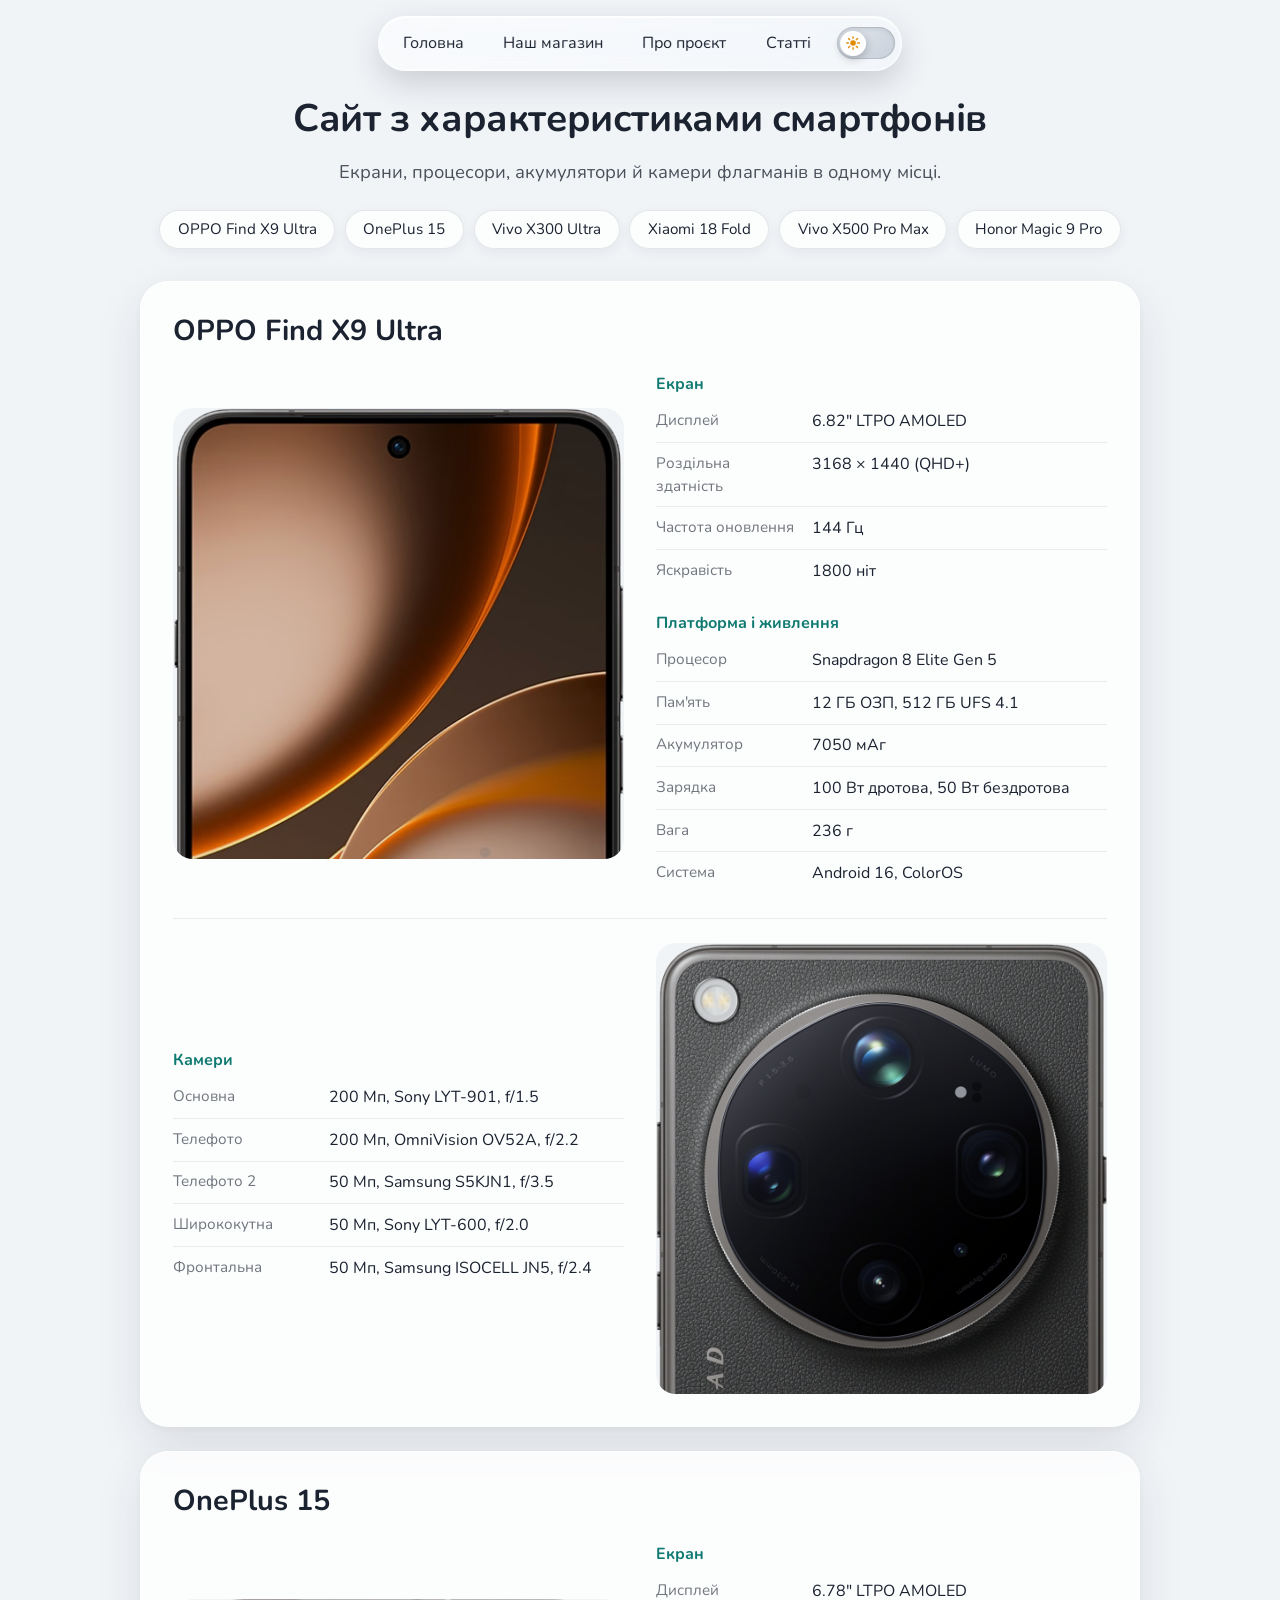
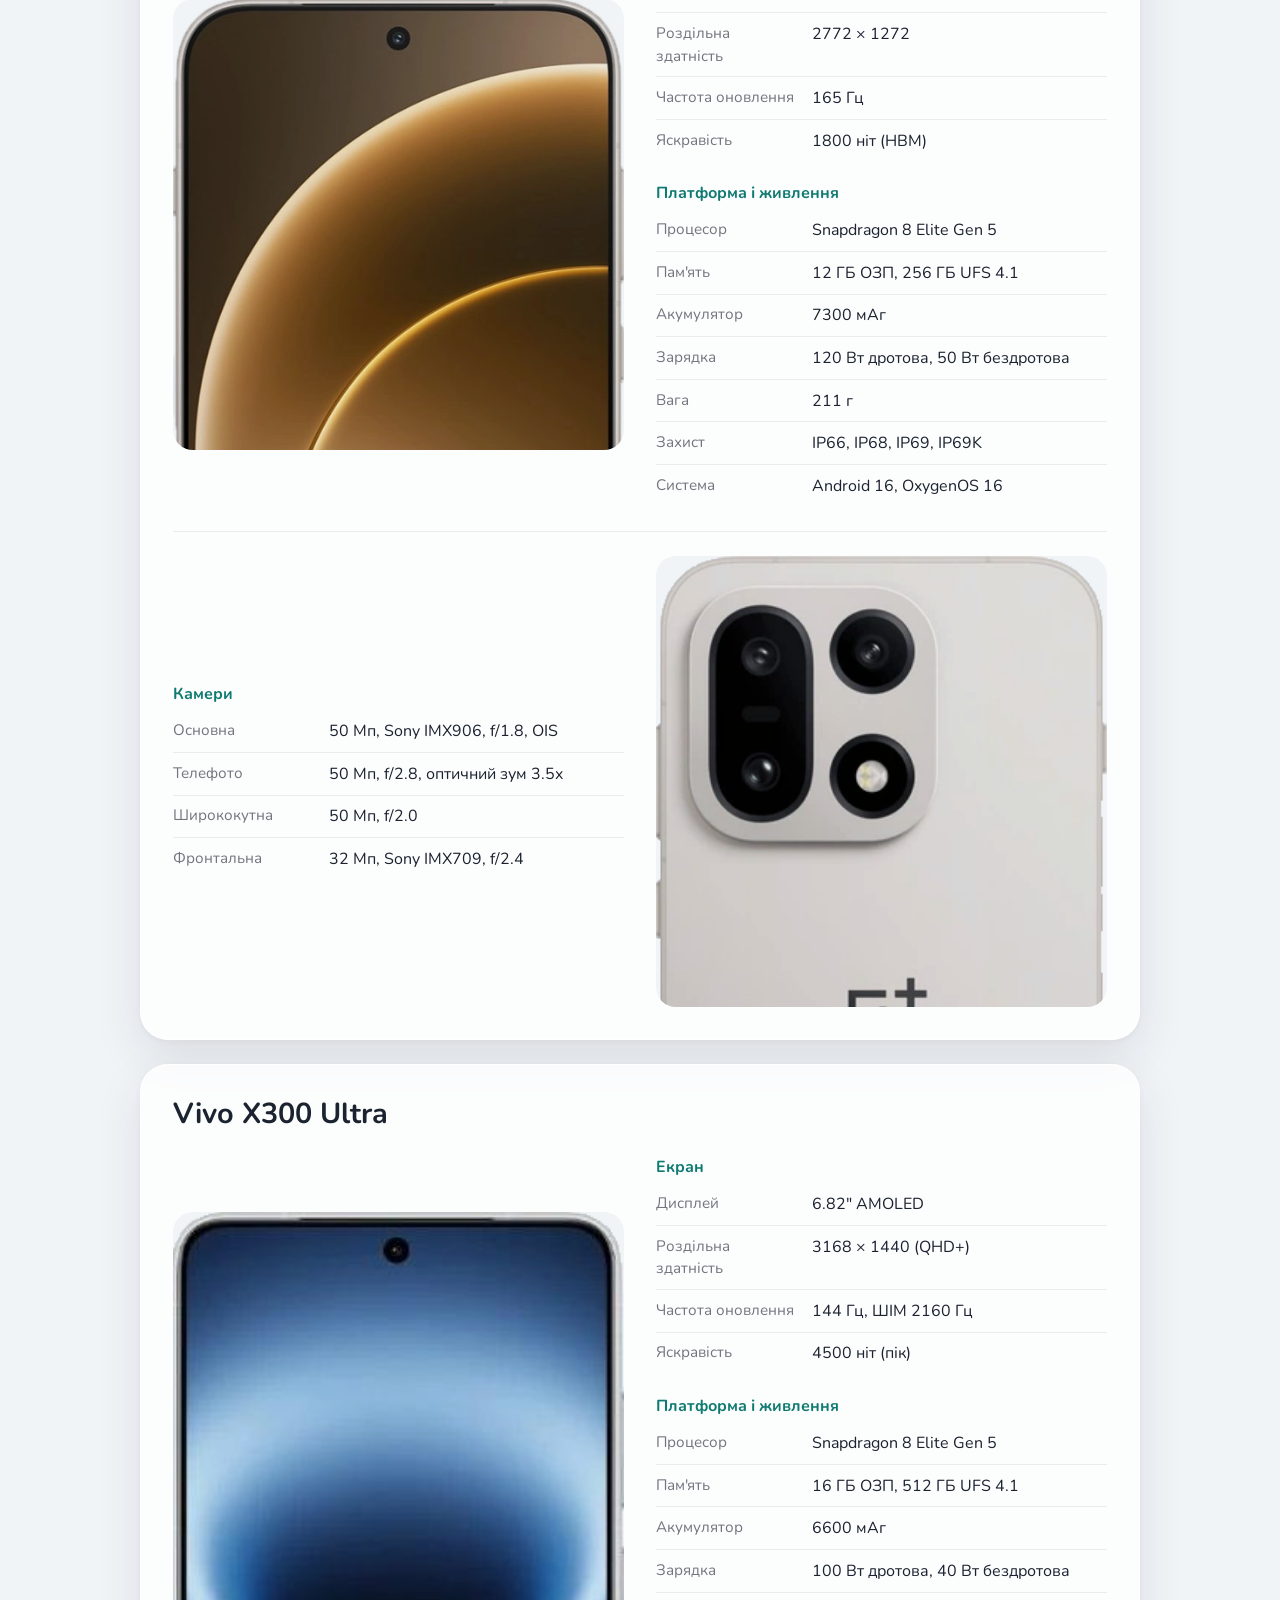
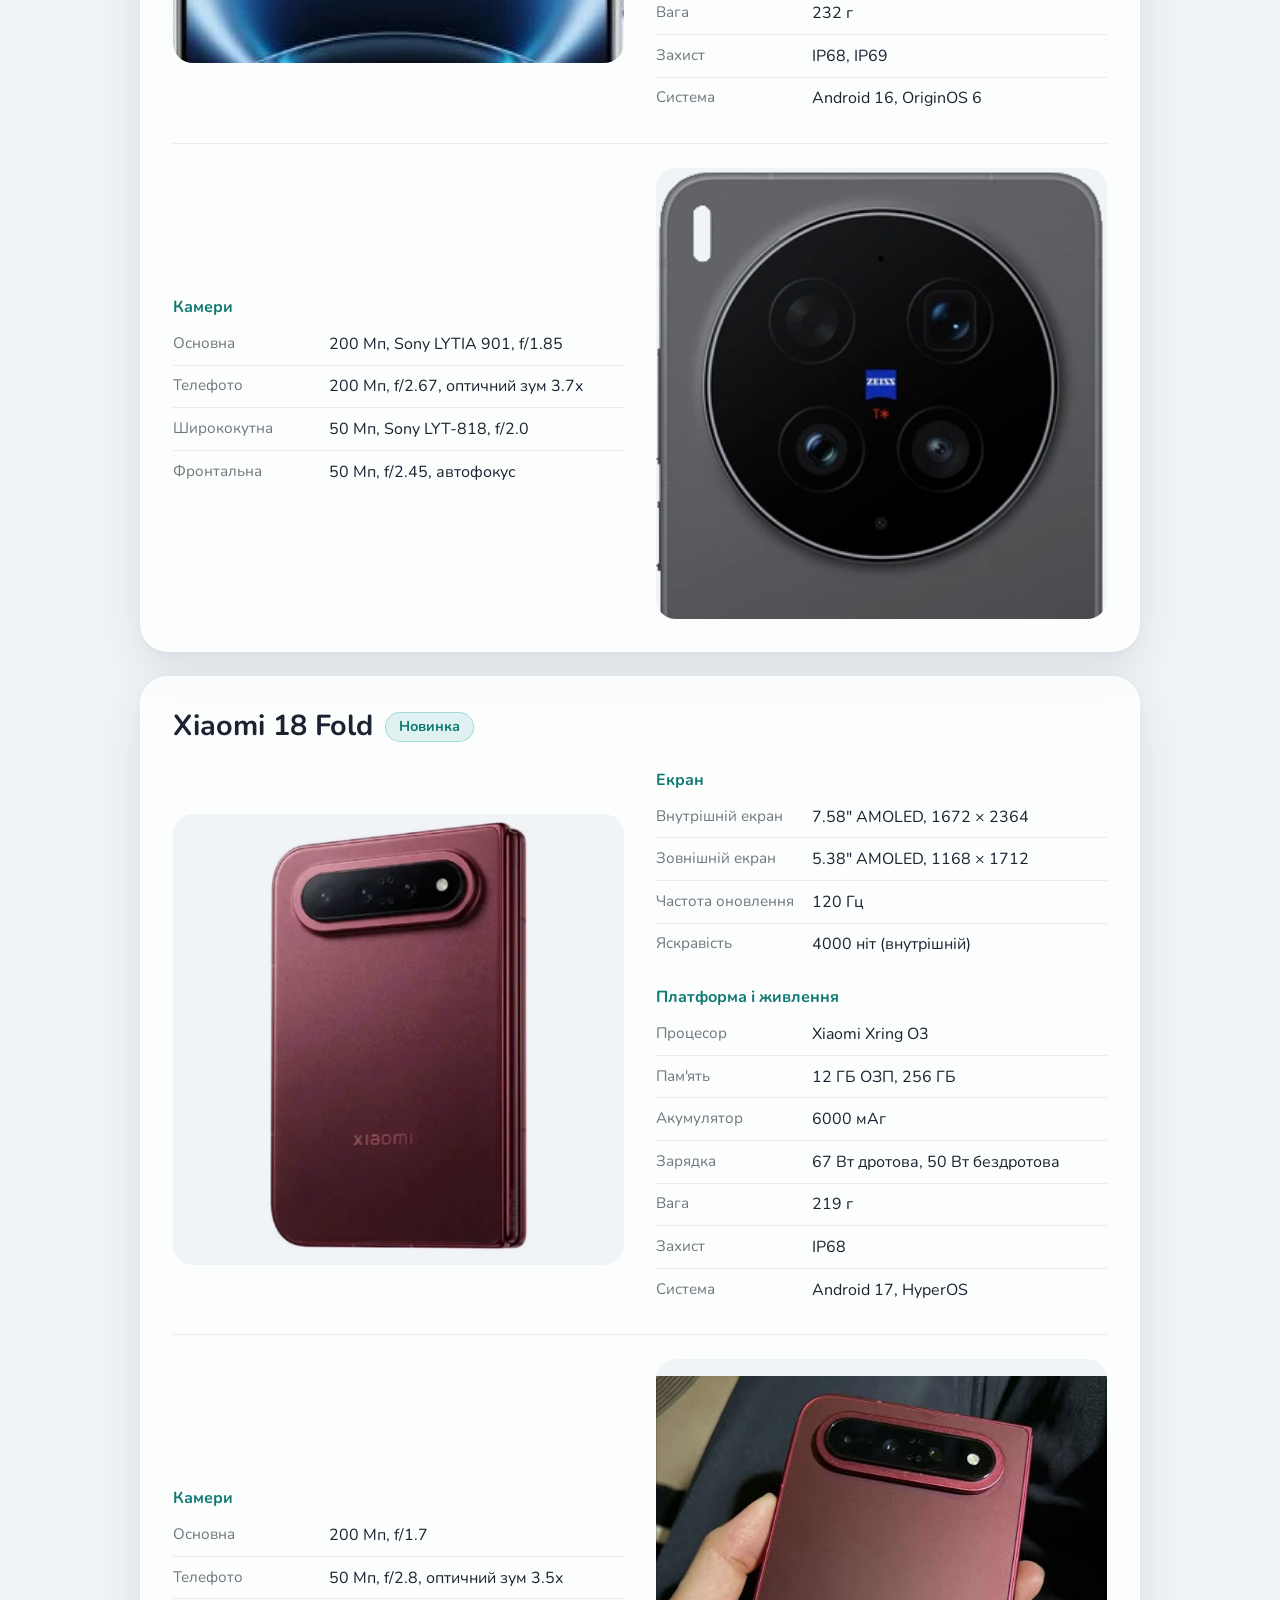
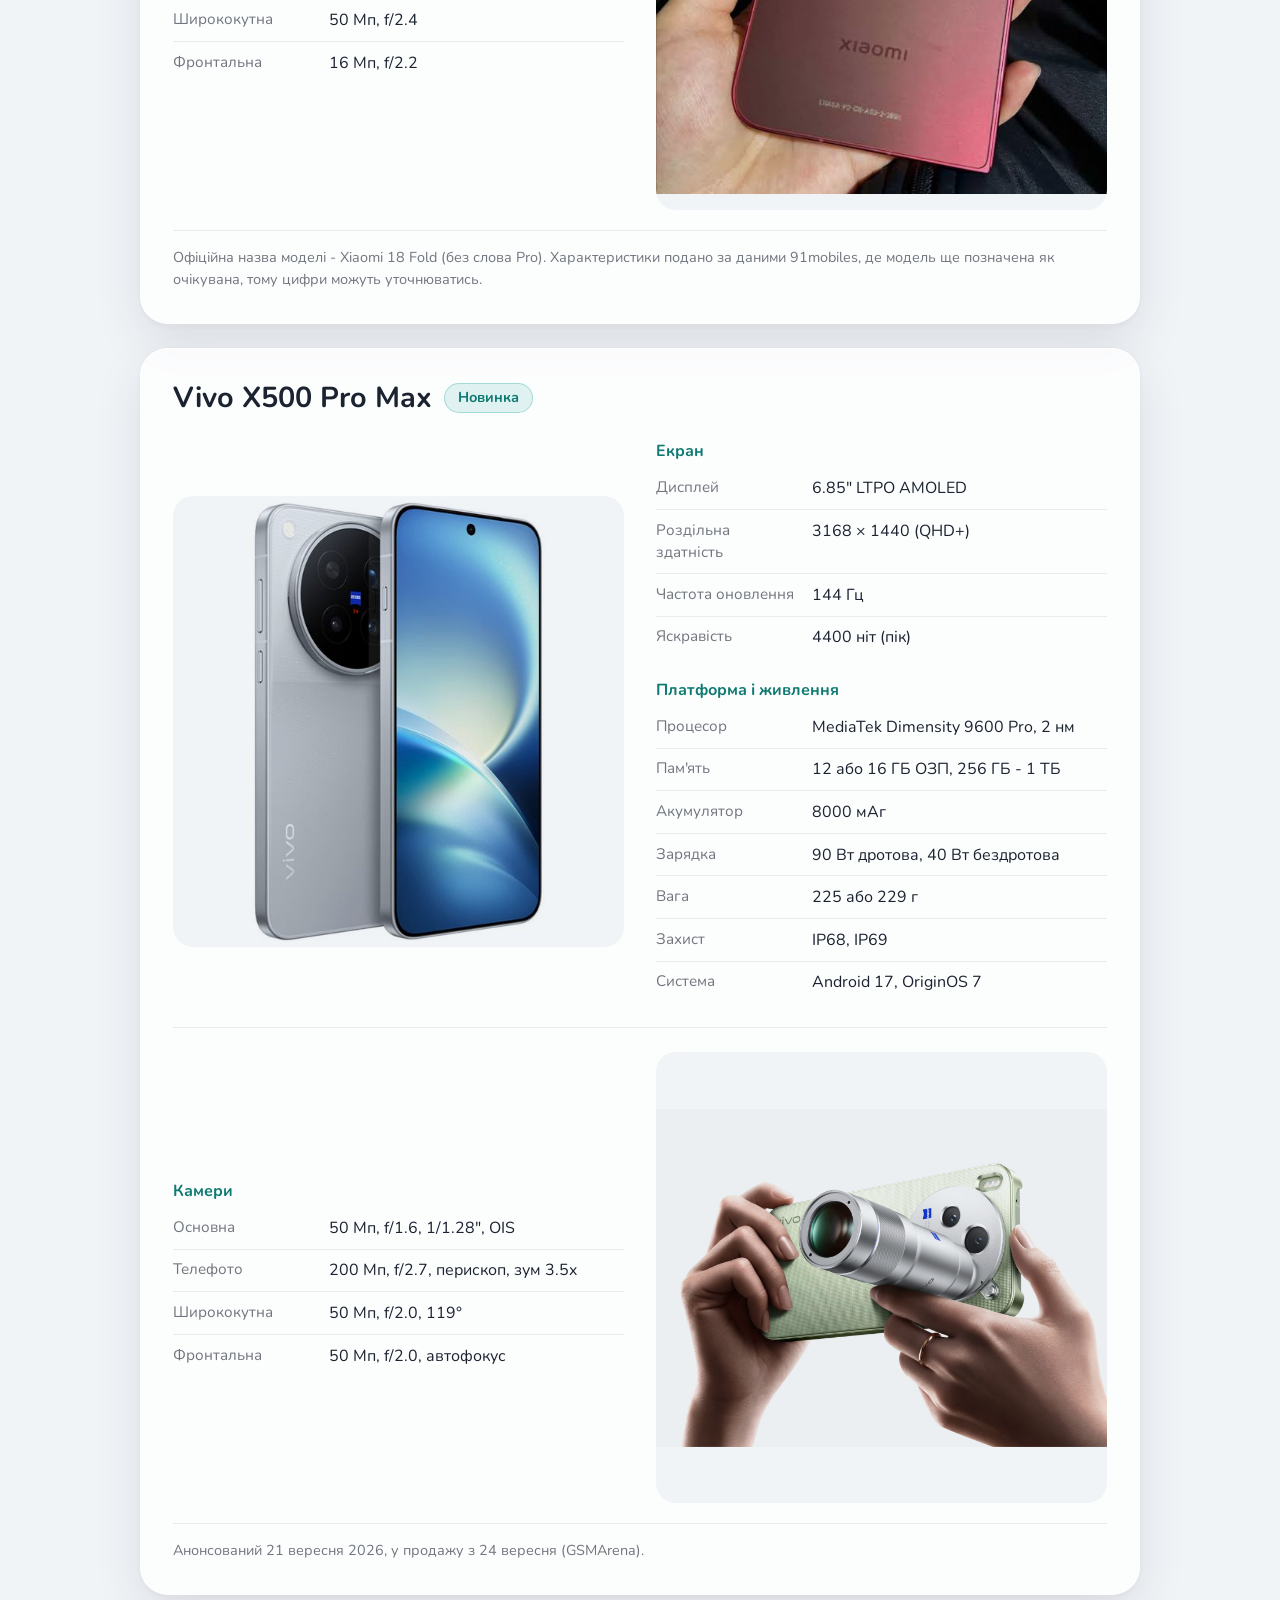
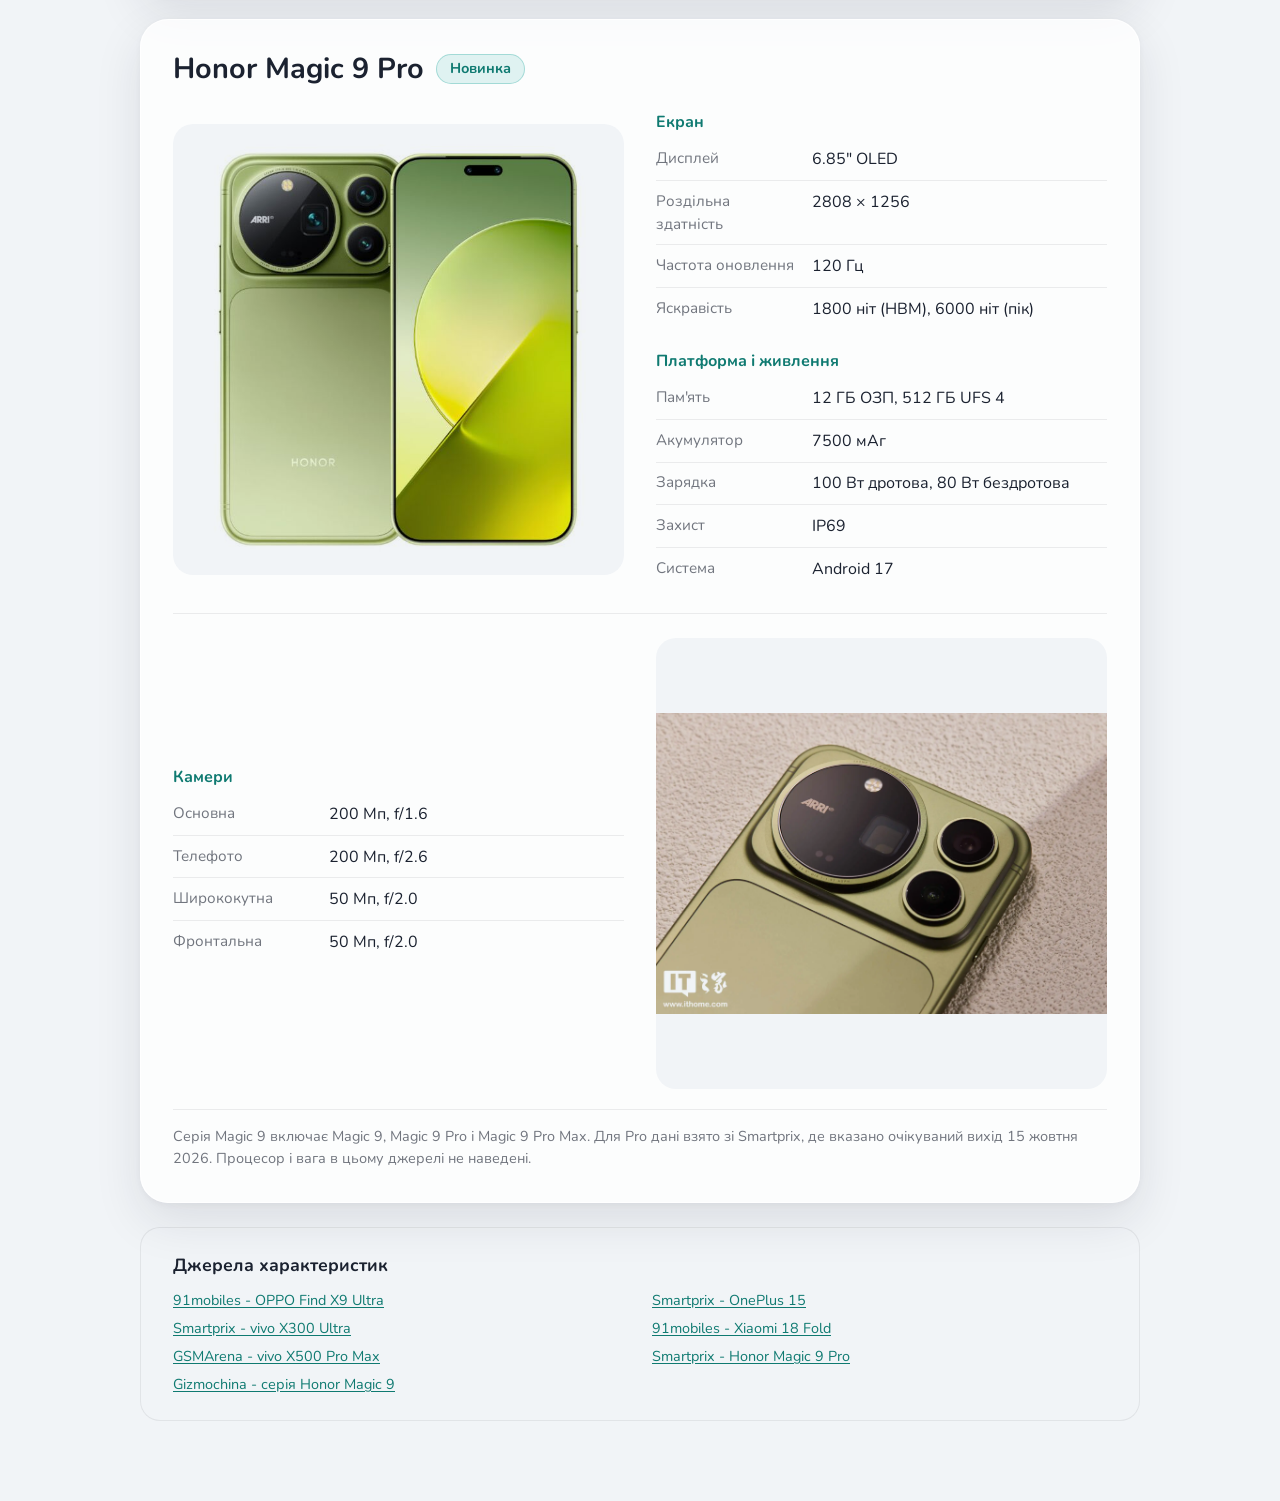
==== commit 6b7d1dac: "Add files via upload" ====
--- a/index.html
+++ b/index.html
@@ -8,13 +8,16 @@
     <link href="https://fonts.googleapis.com/css2?family=Nunito:wght@400;700&display=swap" rel="stylesheet">
     <link rel="stylesheet" href="style.css">
     <link rel="stylesheet" href="index.css">
+    <link rel="stylesheet" href="theme.css">
+    <script src="theme.js"></script>
 </head>
 
 <body>
 
     <nav class="bottom_info" aria-label="Інформація">
         <ul class="menu">
-            <li><a href="index.html" aria-current="page">Наш магазин</a></li>
+            <li><a href="index.html">Головна</a></li>
+            <li><a href="shop/index.html">Наш магазин</a></li>
             <li><a href="about.html">Про проєкт</a></li>
             <li><a href="articles.html">Статті</a></li>
         </ul>
--- a/theme.css
+++ b/theme.css
@@ -0,0 +1,511 @@
+/* =========================================================
+   theme.css - повзунок теми + сірий темний режим (ЛР №1)
+
+   Підключається ОСТАННІМ, після style.css, index.css,
+   about.css, articles.css (щоб перебивати їхні кольори).
+   Наявні css-файли змінювати не потрібно.
+
+   Темний режим сірий, не OLED: фон #2a2e35, картки #353a43.
+   Фото смартфонів лежать на світлій підкладці, тому jpg з білим
+   фоном виглядають акуратно.
+   ========================================================= */
+
+
+/* ---------------------------------------------------------
+   1. ПОВЗУНОК (однаковий для обох тем)
+   --------------------------------------------------------- */
+nav.bottom_info {
+    display: flex;                     /* меню зліва, повзунок справа */
+    align-items: center;
+}
+
+.theme-toggle {
+    position: relative;
+    display: flex;
+    flex: none;
+    align-items: center;
+    margin: 0 0.4rem 0 0.15rem;
+}
+
+/* на комп'ютері повзунок стоїть у навбарі, іконка й підпис не потрібні */
+.theme-toggle__icon,
+.theme-toggle__label {
+    display: none;
+}
+
+.theme-toggle__pop {
+    display: flex;
+    align-items: center;
+}
+
+.theme-switch {
+    position: relative;
+    flex: none;
+    width: 3.6rem;
+    height: 2rem;
+    padding: 0;
+    cursor: pointer;
+    background: linear-gradient(135deg, #e3e8ee, #c8d0da);
+    border: none;
+    border-radius: 999px;
+    box-shadow: inset 0 0 0 1px rgba(27, 34, 48, 0.12), inset 0 2px 4px rgba(27, 34, 48, 0.10);
+    transition: background 0.45s ease, box-shadow 0.45s ease;
+    -webkit-tap-highlight-color: transparent;
+}
+
+.theme-switch:focus-visible,
+.theme-toggle__icon:focus-visible {
+    outline: 3px solid rgba(23, 163, 152, 0.55);
+    outline-offset: 2px;
+}
+
+.theme-switch__knob {
+    position: absolute;
+    top: 0.2rem;
+    left: 0.2rem;
+    width: 1.6rem;
+    height: 1.6rem;
+    color: #e08a00;                    /* сонце */
+    background: #fff;
+    border-radius: 999px;
+    box-shadow: 0 3px 8px rgba(27, 34, 48, 0.28);
+    /* "пружина": ручка трохи вилітає за кінець і повертається */
+    transition:
+        transform 0.5s cubic-bezier(0.34, 1.56, 0.64, 1),
+        width 0.2s ease,
+        background 0.45s ease,
+        color 0.45s ease;
+}
+
+.theme-switch:active .theme-switch__knob {
+    width: 2rem;                       /* ручка "розтягується" під пальцем */
+}
+
+/* іконки сонце/місяць: одна повертається й зникає, інша з'являється */
+.theme-ico {
+    position: absolute;
+    top: 50%;
+    left: 50%;
+    width: 1rem;
+    height: 1rem;
+    margin: -0.5rem 0 0 -0.5rem;
+    transition: opacity 0.35s ease, transform 0.5s cubic-bezier(0.34, 1.56, 0.64, 1);
+}
+
+.theme-ico--sun {
+    opacity: 1;
+    transform: rotate(0) scale(1);
+}
+
+.theme-ico--moon {
+    opacity: 0;
+    transform: rotate(-90deg) scale(0.4);
+}
+
+html[data-theme="dark"] .theme-switch {
+    background: linear-gradient(135deg, #1DB8AC, #128f85);
+    box-shadow: inset 0 0 0 1px rgba(255, 255, 255, 0.18), inset 0 2px 4px rgba(0, 0, 0, 0.25);
+}
+
+html[data-theme="dark"] .theme-switch__knob {
+    color: #dfe5ee;                    /* місяць */
+    background: #2b2f36;
+    transform: translateX(1.6rem);
+    box-shadow: 0 3px 8px rgba(0, 0, 0, 0.45);
+}
+
+html[data-theme="dark"] .theme-switch:active .theme-switch__knob {
+    transform: translateX(1.2rem);     /* права межа лишається на місці */
+}
+
+html[data-theme="dark"] .theme-ico--sun {
+    opacity: 0;
+    transform: rotate(90deg) scale(0.4);
+}
+
+html[data-theme="dark"] .theme-ico--moon {
+    opacity: 1;
+    transform: rotate(0) scale(1);
+}
+
+/* плавна зміна кольорів у момент перемикання (не чіпає сам повзунок) */
+html.theme-anim :where(*):not(.theme-toggle):not(.theme-toggle *) {
+    transition:
+        background-color 0.4s ease,
+        color 0.4s ease,
+        border-color 0.4s ease,
+        box-shadow 0.4s ease !important;
+}
+
+
+/* ---------------------------------------------------------
+   2. ТЕЛЕФОН: іконка в навбарі, повзунок "вилазить" під нею
+   --------------------------------------------------------- */
+@media (max-width: 600px) {
+    nav.bottom_info ul {
+        flex: 1 1 auto;
+        min-width: 0;
+    }
+
+    .theme-toggle {
+        position: static;              /* pop прив'язується до навбара */
+    }
+
+    .theme-toggle__icon {
+        position: relative;
+        display: block;
+        width: 2.5rem;
+        height: 2.5rem;
+        padding: 0;
+        color: #e08a00;
+        cursor: pointer;
+        background: rgba(255, 255, 255, 0.75);
+        border: none;
+        border-radius: 50%;
+        box-shadow: 0 4px 12px rgba(27, 34, 48, 0.14);
+        transition: background 0.3s, color 0.3s, transform 0.3s cubic-bezier(0.34, 1.56, 0.64, 1);
+        -webkit-tap-highlight-color: transparent;
+    }
+
+    .theme-toggle__icon .theme-ico {
+        width: 1.3rem;
+        height: 1.3rem;
+        margin: -0.65rem 0 0 -0.65rem;
+    }
+
+    .theme-toggle.is-open .theme-toggle__icon {
+        transform: rotate(25deg) scale(0.94);
+    }
+
+    .theme-toggle__pop {
+        position: absolute;
+        top: calc(100% + 0.6rem);
+        right: 0;
+        gap: 0.8rem;
+        padding: 0.5rem 0.6rem 0.5rem 1.1rem;
+        background: linear-gradient(135deg, rgba(255, 255, 255, 0.85), rgba(255, 255, 255, 0.55));
+        backdrop-filter: blur(18px) saturate(180%);
+        -webkit-backdrop-filter: blur(18px) saturate(180%);
+        border: 1px solid rgba(255, 255, 255, 0.8);
+        border-radius: 999px;
+        box-shadow: 0 12px 32px rgba(27, 34, 48, 0.22), inset 0 1px 0 rgba(255, 255, 255, 0.95);
+        opacity: 0;
+        visibility: hidden;
+        pointer-events: none;
+        transform: translateY(-0.6rem) scale(0.9);
+        transform-origin: top right;
+        transition:
+            opacity 0.25s ease,
+            transform 0.4s cubic-bezier(0.34, 1.56, 0.64, 1),
+            visibility 0s linear 0.4s;
+    }
+
+    .theme-toggle.is-open .theme-toggle__pop {
+        opacity: 1;
+        visibility: visible;
+        pointer-events: auto;
+        transform: none;
+        transition-delay: 0s;
+    }
+
+    .theme-toggle__label {
+        display: block;
+        font-size: 0.95rem;
+        font-weight: 700;
+        white-space: nowrap;
+    }
+
+    /* іконка в навбарі показує поточну тему */
+    html[data-theme="dark"] .theme-toggle__icon {
+        color: #dfe5ee;
+    }
+}
+
+@media (prefers-reduced-motion: reduce) {
+    .theme-switch,
+    .theme-switch__knob,
+    .theme-ico,
+    .theme-toggle__icon,
+    .theme-toggle__pop {
+        transition: none !important;
+    }
+}
+
+
+/* =========================================================
+   3. ТЕМНА ТЕМА
+   ========================================================= */
+html[data-theme="dark"] {
+    color-scheme: dark;                /* темні скролбари й системні поля */
+
+    --t-bg: #2a2e35;
+    --t-card: #353a43;
+    --t-field: #2a2e35;
+    --t-soft: rgba(255, 255, 255, 0.05);
+    --t-text: #e9ecf1;
+    --t-muted: rgba(233, 236, 241, 0.66);
+    --t-muted-2: rgba(233, 236, 241, 0.80);
+    --t-line: rgba(255, 255, 255, 0.10);
+    --t-accent: #5fd8cd;
+    --t-danger: #ff8a8a;
+    --t-mat: #e4e8ee;                  /* світла підкладка під фото */
+}
+
+/* ----- база ----- */
+html[data-theme="dark"] body {
+    color: var(--t-text);
+    background: var(--t-bg);
+}
+
+/* ----- навбар і плаваюча кнопка ----- */
+html[data-theme="dark"] nav.bottom_info,
+html[data-theme="dark"] .back-home {
+    background: linear-gradient(135deg, rgba(74, 80, 92, 0.62), rgba(46, 50, 58, 0.40));
+    border-color: rgba(255, 255, 255, 0.14);
+    box-shadow:
+        0 12px 32px rgba(0, 0, 0, 0.40),
+        inset 0 1px 0 rgba(255, 255, 255, 0.12),
+        inset 0 -1px 0 rgba(255, 255, 255, 0.04);
+}
+
+html[data-theme="dark"] nav.bottom_info a,
+html[data-theme="dark"] .back-home a {
+    color: var(--t-text);
+}
+
+html[data-theme="dark"] nav.bottom_info a:hover,
+html[data-theme="dark"] nav.bottom_info a:focus-visible,
+html[data-theme="dark"] .back-home a:hover,
+html[data-theme="dark"] .back-home a:focus-visible {
+    background: rgba(255, 255, 255, 0.12);
+}
+
+html[data-theme="dark"] nav.bottom_info a[aria-current="page"] {
+    background: rgba(255, 255, 255, 0.18);
+}
+
+/* ----- вступні абзаци ----- */
+html[data-theme="dark"] .phones-intro,
+html[data-theme="dark"] .about-text,
+html[data-theme="dark"] .articles-intro {
+    color: var(--t-muted-2);
+}
+
+/* ----- картки: смартфон, стаття, форма ----- */
+html[data-theme="dark"] .phone,
+html[data-theme="dark"] .article,
+html[data-theme="dark"] .news-form {
+    background: var(--t-card);
+    border-color: rgba(255, 255, 255, 0.07);
+    box-shadow:
+        0 18px 48px rgba(0, 0, 0, 0.30),
+        0 2px 6px rgba(0, 0, 0, 0.20);
+}
+
+/* швидкий перехід до моделі */
+html[data-theme="dark"] .phone-nav a {
+    color: var(--t-text);
+    background: rgba(255, 255, 255, 0.07);
+    border-color: rgba(255, 255, 255, 0.14);
+    box-shadow: 0 4px 12px rgba(0, 0, 0, 0.20);
+}
+
+html[data-theme="dark"] .phone-nav a:hover,
+html[data-theme="dark"] .phone-nav a:focus-visible {
+    background: rgba(255, 255, 255, 0.14);
+    border-color: #17A398;
+}
+
+/* ----- теги ----- */
+html[data-theme="dark"] .tag,
+html[data-theme="dark"] .article-meta .tag {
+    color: var(--t-accent);
+    background: rgba(23, 163, 152, 0.18);
+    border-color: rgba(95, 216, 205, 0.35);
+}
+
+/* ----- фото: світла підкладка ----- */
+html[data-theme="dark"] .phone-media {
+    background: var(--t-mat);
+}
+
+/* ----- характеристики ----- */
+html[data-theme="dark"] .phone-row + .phone-row,
+html[data-theme="dark"] .phone-note,
+html[data-theme="dark"] .article .article-source {
+    border-color: var(--t-line);
+}
+
+html[data-theme="dark"] .specs-title {
+    color: var(--t-accent);
+}
+
+html[data-theme="dark"] .specs > div,
+html[data-theme="dark"] .article-list li {
+    border-bottom-color: var(--t-line);
+}
+
+html[data-theme="dark"] .specs dt,
+html[data-theme="dark"] .phone-note,
+html[data-theme="dark"] .article-meta,
+html[data-theme="dark"] .article .article-note,
+html[data-theme="dark"] .article .article-source {
+    color: var(--t-muted);
+}
+
+html[data-theme="dark"] .article .figure-note {
+    color: var(--t-muted-2);
+}
+
+/* ----- джерела, посилання, блок порівняння ----- */
+html[data-theme="dark"] .sources,
+html[data-theme="dark"] .compare {
+    background: var(--t-soft);
+    border-color: var(--t-line);
+}
+
+html[data-theme="dark"] .sources a,
+html[data-theme="dark"] .article-source a,
+html[data-theme="dark"] .figure-note a {
+    color: var(--t-accent);
+}
+
+html[data-theme="dark"] .sources a:hover,
+html[data-theme="dark"] .article-source a:hover,
+html[data-theme="dark"] .figure-note a:hover {
+    color: #9af0e8;
+}
+
+/* ----- затичка для фото ----- */
+html[data-theme="dark"] .photo-slot {
+    background:
+        repeating-linear-gradient(135deg,
+            rgba(23, 163, 152, 0.12) 0 12px,
+            rgba(23, 163, 152, 0.04) 12px 24px),
+        rgba(255, 255, 255, 0.04);
+}
+
+html[data-theme="dark"] .photo-slot span {
+    color: var(--t-accent);
+    background: rgba(0, 0, 0, 0.30);
+}
+
+/* ----- форма: блоки ----- */
+html[data-theme="dark"] .news-form fieldset {
+    background: var(--t-soft);
+    border-color: var(--t-line);
+}
+
+html[data-theme="dark"] .news-form legend {
+    color: var(--t-text);
+    background: linear-gradient(135deg, rgba(255, 255, 255, 0.16), rgba(255, 255, 255, 0.06));
+    border-color: rgba(255, 255, 255, 0.16);
+    box-shadow: 0 4px 14px rgba(0, 0, 0, 0.25);
+}
+
+html[data-theme="dark"] .field:has(:required) > label::after {
+    color: var(--t-danger);
+}
+
+/* ----- форма: поля ----- */
+html[data-theme="dark"] .news-form input[type="text"],
+html[data-theme="dark"] .news-form input[type="email"],
+html[data-theme="dark"] .news-form input[type="date"],
+html[data-theme="dark"] .news-form select,
+html[data-theme="dark"] .news-form textarea {
+    color: var(--t-text);
+    background-color: var(--t-field);
+    border-color: rgba(255, 255, 255, 0.16);
+    box-shadow: inset 0 1px 2px rgba(0, 0, 0, 0.35);
+}
+
+html[data-theme="dark"] .news-form input:hover,
+html[data-theme="dark"] .news-form select:hover,
+html[data-theme="dark"] .news-form textarea:hover {
+    border-color: rgba(255, 255, 255, 0.32);
+}
+
+html[data-theme="dark"] .news-form input::placeholder,
+html[data-theme="dark"] .news-form textarea::placeholder {
+    color: rgba(233, 236, 241, 0.40);
+}
+
+html[data-theme="dark"] .news-form input:focus,
+html[data-theme="dark"] .news-form select:focus,
+html[data-theme="dark"] .news-form textarea:focus {
+    border-color: #17A398;
+    box-shadow: 0 0 0 4px rgba(23, 163, 152, 0.28);
+}
+
+html[data-theme="dark"] .news-form input:user-invalid,
+html[data-theme="dark"] .news-form select:user-invalid,
+html[data-theme="dark"] .news-form textarea:user-invalid {
+    border-color: var(--t-danger);
+    box-shadow: 0 0 0 4px rgba(255, 138, 138, 0.16);
+}
+
+/* стрілка списку світлою */
+html[data-theme="dark"] .news-form select {
+    background-image: url("data:image/svg+xml,%3Csvg xmlns='http://www.w3.org/2000/svg' width='14' height='14' viewBox='0 0 24 24' fill='none' stroke='%23e9ecf1' stroke-width='2.5' stroke-linecap='round' stroke-linejoin='round'%3E%3Cpath d='M6 9l6 6 6-6'/%3E%3C/svg%3E");
+}
+
+html[data-theme="dark"] .news-form input[type="file"] {
+    color: var(--t-muted-2);
+    background: rgba(23, 163, 152, 0.10);
+}
+
+html[data-theme="dark"] .news-form input[type="file"]:hover {
+    background: rgba(23, 163, 152, 0.18);
+}
+
+/* ----- перемикач "чернетка / опублікувати" ----- */
+html[data-theme="dark"] .radio-group {
+    background: rgba(255, 255, 255, 0.08);
+}
+
+html[data-theme="dark"] .radio-group label {
+    color: var(--t-muted-2);
+}
+
+html[data-theme="dark"] .radio-group label:hover {
+    background: rgba(255, 255, 255, 0.12);
+}
+
+html[data-theme="dark"] .radio-group label:has(input:checked) {
+    color: #fff;
+    background: #17A398;
+}
+
+/* ----- чекбокс (:not(:checked), щоб не перебити стиль "вибрано") ----- */
+html[data-theme="dark"] .news-form .checkbox input[type="checkbox"]:not(:checked) {
+    background-color: var(--t-field);
+    border-color: rgba(255, 255, 255, 0.32);
+}
+
+/* ----- кнопка "Очистити" ----- */
+html[data-theme="dark"] .btn--glass {
+    color: var(--t-text);
+    background: linear-gradient(135deg, rgba(255, 255, 255, 0.16), rgba(255, 255, 255, 0.06));
+    border-color: rgba(255, 255, 255, 0.18);
+    box-shadow:
+        0 8px 20px rgba(0, 0, 0, 0.30),
+        inset 0 1px 0 rgba(255, 255, 255, 0.12);
+}
+
+/* ----- іконка і підпис у "випливаючому" повзунку на телефоні ----- */
+@media (max-width: 600px) {
+    html[data-theme="dark"] .theme-toggle__icon {
+        background: rgba(255, 255, 255, 0.14);
+        box-shadow: 0 4px 12px rgba(0, 0, 0, 0.30);
+    }
+
+    html[data-theme="dark"] .theme-toggle__pop {
+        background: linear-gradient(135deg, rgba(74, 80, 92, 0.90), rgba(46, 50, 58, 0.78));
+        border-color: rgba(255, 255, 255, 0.16);
+        box-shadow: 0 12px 32px rgba(0, 0, 0, 0.45), inset 0 1px 0 rgba(255, 255, 255, 0.10);
+    }
+
+    html[data-theme="dark"] .theme-toggle__label {
+        color: var(--t-text);
+    }
+}
